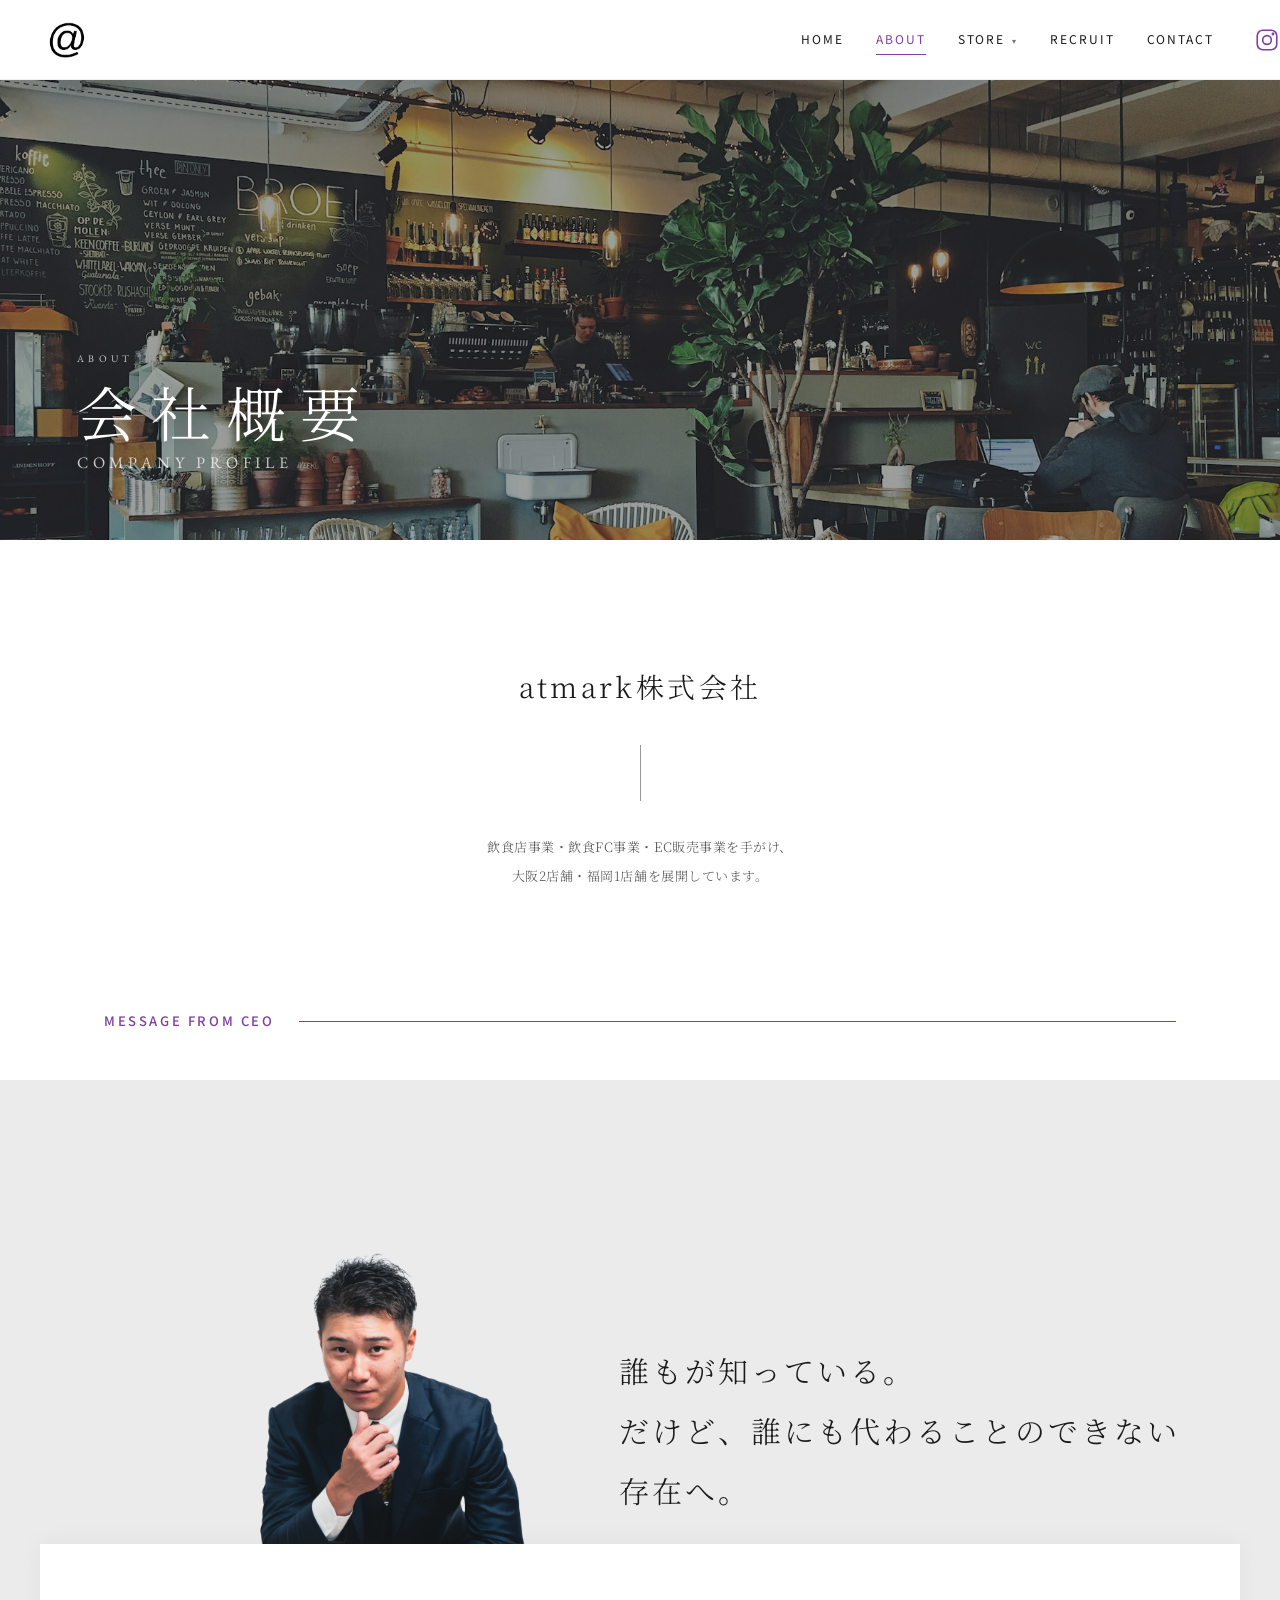
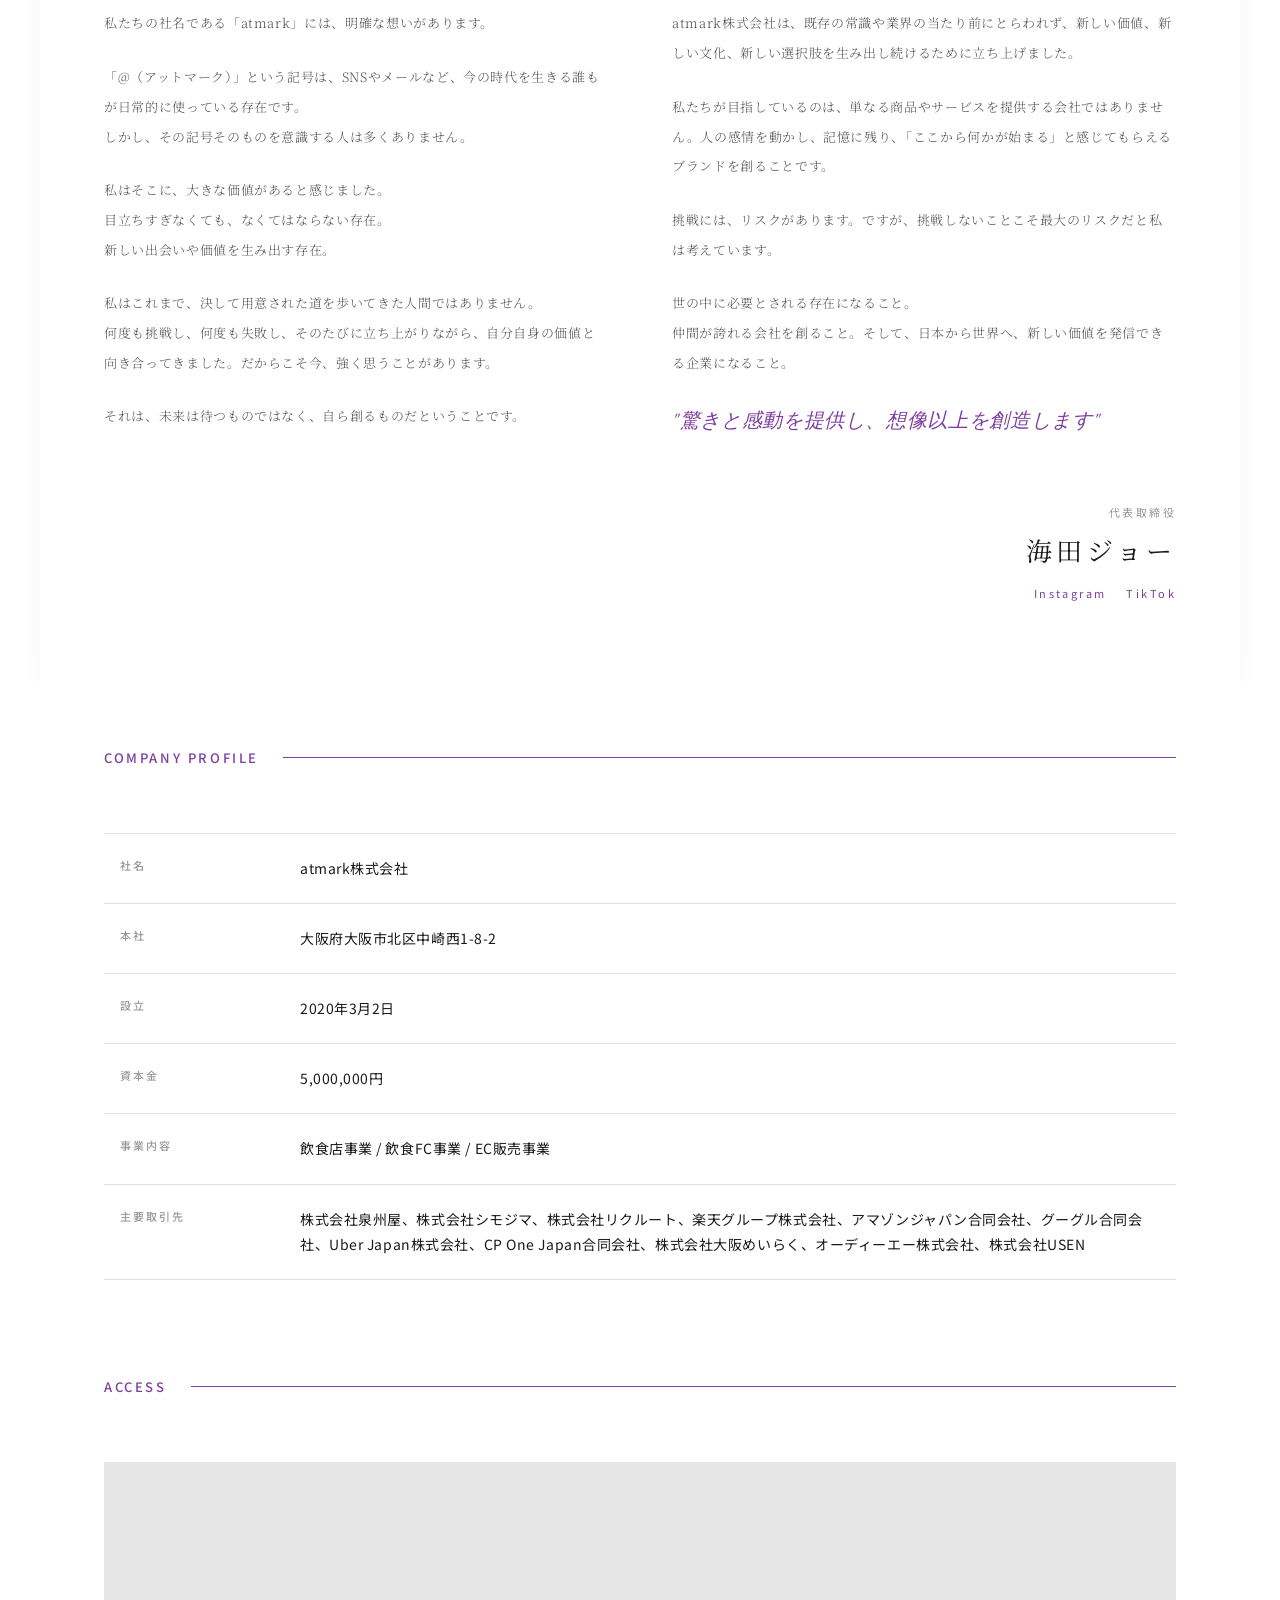
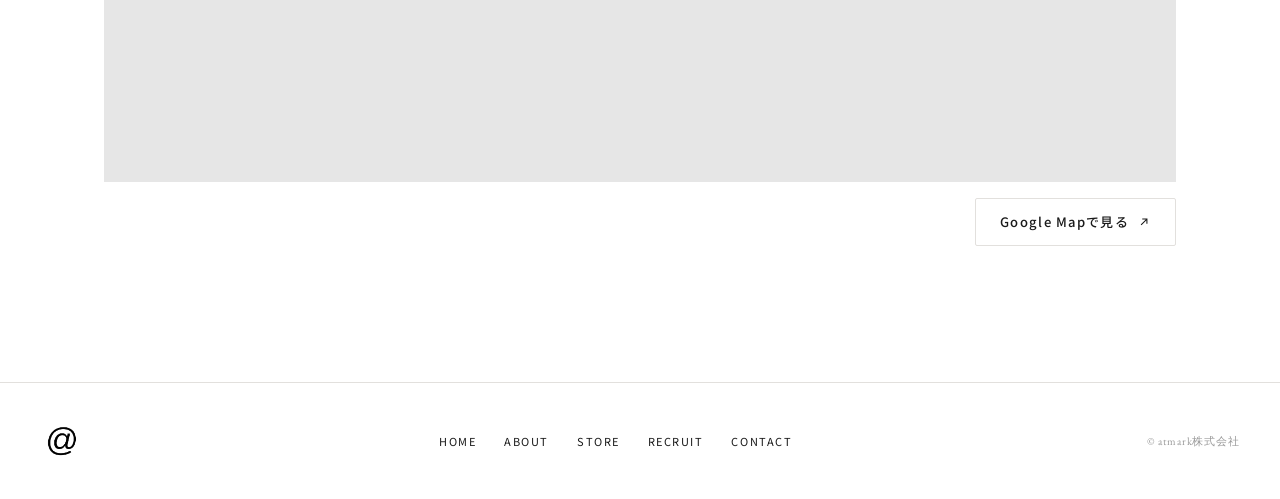
==== about/index.html @ 6406bb1b "Fix store pages: remove misplaced accordion from main nav and footer Co-Authored-By: Claude Sonnet 4" ====
<!DOCTYPE html>
<html lang="ja">

<head>
  <meta charset="UTF-8">
  <meta name="viewport" content="width=device-width, initial-scale=1.0">
  <title>会社概要 | @atmark</title>
  <meta name="description" content="atmark株式会社の会社概要。2020年大阪に創業。飲食店事業・フランチャイズ・通信販売を手がけ、大阪2店舗・福岡1店舗を展開。">

  <link rel="preconnect" href="https://fonts.googleapis.com">
  <link rel="preconnect" href="https://fonts.gstatic.com" crossorigin>
  <link
    href="https://fonts.googleapis.com/css2?family=DM+Serif+Display:ital@0;1&family=EB+Garamond:ital,wght@0,400;0,500;1,400&family=Noto+Sans+JP:wght@300;400;500&family=Noto+Serif+JP:wght@200;300;400;500&display=swap"
    rel="stylesheet">
  <link rel="stylesheet" href="../css/style.css">
  <script src="../js/loading.js"></script>
</head>

<body>

  <header class="header">
    <div class="header__inner">
      <a href="../index.html" class="logo" aria-label="at mark home">
        <img src="../images/common/logo.png" alt="at mark" class="logo__img">
      </a>
      <nav class="nav" aria-label="primary">
        <ul class="nav__list">
          <li><a href="../index.html">HOME</a></li>
          <li><a href="../about/index.html" class="is-active" aria-current="page">ABOUT</a></li>
          <li class="nav__item--dd">
            <a href="#">STORE<span class="nav__caret"> ▾</span></a>
            <ul class="nav__dropdown">
              <li><a href="../store/namba/index.html">難波本店</a></li>
              <li><a href="../store/nakazakicho/index.html">中崎町店</a></li>
              <li><a href="../store/fukuoka/index.html">福岡店</a></li>
            </ul>
          </li>
          <li><a href="../recruit/index.html">RECRUIT</a></li>
          <li><a href="../contact/index.html">CONTACT</a></li>
        </ul>
        <a href="https://www.instagram.com/atmark.acai?igsh=MmFkdWY1Mmg0eDNp" class="nav__ig" target="_blank"
          rel="noopener" aria-label="Instagram">
          <svg viewBox="0 0 24 24" width="20" height="20" fill="none" stroke="currentColor" stroke-width="1.5"
            aria-hidden="true">
            <rect x="3" y="3" width="18" height="18" rx="5" ry="5" />
            <circle cx="12" cy="12" r="4" />
            <circle cx="17.5" cy="6.5" r="0.6" fill="currentColor" />
          </svg>
        </a>
        <button class="nav__hamburger" aria-label="メニューを開く" aria-expanded="false">
          <span></span>
          <span></span>
          <span></span>
        </button>
      </nav>
    </div>
  </header>

  <div class="nav__drawer" aria-hidden="true">
    <button class="nav__drawer-close" aria-label="メニューを閉じる">
      <svg viewBox="0 0 24 24" width="20" height="20" fill="none" stroke="currentColor" stroke-width="1.5"
        aria-hidden="true">
        <path d="M18 6L6 18M6 6l12 12" />
      </svg>
    </button>
    <ul class="nav__drawer-list">
      <li><a href="../index.html">HOME</a></li>
      <li><a href="../about/index.html">ABOUT</a></li>
      <li class="nav__drawer-item--store">
        <button class="nav__drawer-store-btn" aria-expanded="false">STORE <span
            class="nav__drawer-caret">▾</span></button>
        <ul class="nav__drawer-sub">
          <li><a href="../store/namba/index.html">難波本店</a></li>
          <li><a href="../store/nakazakicho/index.html">中崎町店</a></li>
          <li><a href="../store/fukuoka/index.html">福岡店</a></li>
        </ul>
      </li>
      <li><a href="../recruit/index.html">RECRUIT</a></li>
      <li><a href="../contact/index.html">CONTACT</a></li>
    </ul>
  </div>
  <div class="nav__overlay"></div>

  <section class="hero-sub" aria-label="会社概要">
    <img src="../images/common/hero.jpg" alt="" class="hero-sub__img">
    <div class="hero-sub__overlay">
      <p class="hero-sub__label">ABOUT</p>
      <h1 class="hero-sub__title">会社概要</h1>
      <p class="hero-sub__en">COMPANY PROFILE</p>
    </div>
  </section>

  <section class="page-lead">
    <p class="page-lead__title">atmark株式会社</p>
    <span class="page-lead__rule" aria-hidden="true"></span>
    <p class="page-lead__body">飲食店事業・飲食FC事業・EC販売事業を手がけ、<br>大阪2店舗・福岡1店舗を展開しています。</p>
  </section>

  <section class="ceo-section" aria-label="代表挨拶">
    <div class="section-head ceo-section__head">
      <span class="section-head__title">MESSAGE FROM CEO</span>
      <span class="section-head__rule" aria-hidden="true"></span>
    </div>

    <div class="ceo-upper">
      <div class="ceo-upper__photo">
        <img src="../images/about/ceo_nobg.png" alt="代表取締役">
      </div>
      <div class="ceo-upper__quote-wrap">
        <p class="ceo-upper__quote">
          誰もが知っている。<br>
          だけど、誰にも代わることのできない存在へ。
        </p>
      </div>
    </div>

    <div class="ceo-lower">
      <div class="ceo-body-grid">
        <div class="ceo-body__col">
          <p>私たちの社名である「atmark」には、明確な想いがあります。</p>
          <p>「@（アットマーク）」という記号は、SNSやメールなど、今の時代を生きる誰もが日常的に使っている存在です。<br>
            しかし、その記号そのものを意識する人は多くありません。</p>
          <p>私はそこに、大きな価値があると感じました。<br>
            目立ちすぎなくても、なくてはならない存在。<br>
            新しい出会いや価値を生み出す存在。</p>
          <p>私はこれまで、決して用意された道を歩いてきた人間ではありません。<br>
            何度も挑戦し、何度も失敗し、そのたびに立ち上がりながら、自分自身の価値と向き合ってきました。だからこそ今、強く思うことがあります。</p>
          <p>それは、未来は待つものではなく、自ら創るものだということです。</p>
        </div>
        <div class="ceo-body__col">
          <p>atmark株式会社は、既存の常識や業界の当たり前にとらわれず、新しい価値、新しい文化、新しい選択肢を生み出し続けるために立ち上げました。</p>
          <p>私たちが目指しているのは、単なる商品やサービスを提供する会社ではありません。人の感情を動かし、記憶に残り、「ここから何かが始まる」と感じてもらえるブランドを創ることです。</p>
          <p>挑戦には、リスクがあります。ですが、挑戦しないことこそ最大のリスクだと私は考えています。</p>
          <p>世の中に必要とされる存在になること。<br>
            仲間が誇れる会社を創ること。そして、日本から世界へ、新しい価値を発信できる企業になること。</p>
          <p class="ceo-closing-inner__text">"驚きと感動を提供し、想像以上を創造します"</p>
        </div>
      </div>

      <div class="ceo-footer">
        <div class="ceo-footer__sig">
          <p class="ceo-footer__sig-title">代表取締役</p>
          <p class="ceo-footer__sig-name">海田ジョー</p>
          <div class="ceo-sns">
            <a href="https://www.instagram.com/joe_kaida?igsh=MXdveTd4bTRraG5udQ==" target="_blank" rel="noopener"
              class="ceo-sns__link">Instagram</a>
            <a href="https://www.tiktok.com/@atmark.acai" target="_blank" rel="noopener"
              class="ceo-sns__link">TikTok</a>
          </div>
        </div>
      </div>
    </div>
  </section>

  <section class="about-content">
    <div class="container">
      <h2 class="section-head">
        <span class="section-head__title">COMPANY PROFILE</span>
        <span class="section-head__rule" aria-hidden="true"></span>
      </h2>
      <table class="corp-table">
        <tbody>
          <tr>
            <th scope="row">社名</th>
            <td>atmark株式会社</td>
          </tr>
          <tr>
            <th scope="row">本社</th>
            <td>大阪府大阪市北区中崎西1-8-2</td>
          </tr>
          <tr>
            <th scope="row">設立</th>
            <td>2020年3月2日</td>
          </tr>
          <tr>
            <th scope="row">資本金</th>
            <td>5,000,000円</td>
          </tr>
          <tr>
            <th scope="row">事業内容</th>
            <td>飲食店事業 / 飲食FC事業 / EC販売事業</td>
          </tr>
          <tr>
            <th scope="row">主要取引先</th>
            <td>株式会社泉州屋、株式会社シモジマ、株式会社リクルート、楽天グループ株式会社、アマゾンジャパン合同会社、グーグル合同会社、Uber Japan株式会社、CP One
              Japan合同会社、株式会社大阪めいらく、オーディーエー株式会社、株式会社USEN</td>
          </tr>
        </tbody>
      </table>
    </div>
  </section>

  <section class="about-map">
    <div class="container">
      <h2 class="section-head">
        <span class="section-head__title">ACCESS</span>
        <span class="section-head__rule" aria-hidden="true"></span>
      </h2>
      <div class="map">
        <iframe
          src="https://www.google.com/maps/embed?pb=!1m18!1m12!1m3!1d3279.9170415998033!2d135.5037257!3d34.7072723!2m3!1f0!2f0!3f0!3m2!1i1024!2i768!4f13.1!3m3!1m2!1s0x6000e7eaade66dc9%3A0x6c17f952a5bb9212!2zYXRtYXJr5qCq5byP5Lya56S-!5e0!3m2!1sja!2sjp!4v1778931131849!5m2!1sja!2sjp"
          loading="lazy" referrerpolicy="no-referrer-when-downgrade" allowfullscreen title="atmark株式会社 本社 地図"></iframe>
      </div>
      <div style="margin-top: 16px; text-align: right;">
        <a href="https://maps.app.goo.gl/sxgcVT1TPgYiGkJz8?g_st=ic" target="_blank" rel="noopener"
          class="btn btn--ghost">
          Google Mapで見る
          <svg viewBox="0 0 24 24" width="14" height="14" fill="none" stroke="currentColor" stroke-width="1.8"
            aria-hidden="true">
            <path d="M7 17L17 7M9 7h8v8" />
          </svg>
        </a>
      </div>
    </div>
  </section>

  <footer class="footer">
    <div class="footer__inner">
      <a href="../index.html" class="logo logo--sm" aria-label="at mark home">
        <img src="../images/common/logo.png" alt="at mark" class="logo__img">
      </a>
      <nav class="footer__nav" aria-label="footer">
        <ul>
          <li><a href="../index.html">HOME</a></li>
          <li><a href="../about/index.html">ABOUT</a></li>
          <li><a href="../store/namba/index.html">STORE</a></li>
          <li><a href="../recruit/index.html">RECRUIT</a></li>
          <li><a href="../contact/index.html">CONTACT</a></li>
        </ul>
      </nav>
      <p class="footer__copy">© atmark株式会社</p>
    </div>
  </footer>

  <script src="../js/nav.js"></script>
</body>

</html>
---- css/style.css ----
/* =========================================================
   @atmark コーポレートサイト — style.css
   Design C ベース: 右寄せ Hero / 浮かびカード / 超大余白
   ========================================================= */

/* ---------------------------------------------------------
   1. Variables
   --------------------------------------------------------- */
:root {
  --bg:           #FFFFFF;
  --surface:      #FFFFFF;
  --text:         #1a1a1a;
  --text-soft:    #555555;
  --text-mute:    #999999;
  --accent:       #7E3FA1;
  --accent-light: #EBDCF3;
  --border:       #E2E0DD;

  --font-serif:    'Noto Serif JP', 'Yu Mincho', '游明朝', 'Hiragino Mincho ProN', serif;
  --font-garamond: 'EB Garamond', 'Georgia', serif;
  --font-dm:       'DM Serif Display', 'Georgia', serif;
  --font-sans:     'Noto Sans JP', 'Yu Gothic', '游ゴシック', 'Hiragino Sans', sans-serif;

  --sp-xs: 24px;
  --sp-s:  40px;
  --sp-m:  64px;
  --sp-l:  96px;

  --container:      1200px;
  --container-wide: 1400px;
}

/* ---------------------------------------------------------
   2. Reset / Base
   --------------------------------------------------------- */
*, *::before, *::after { box-sizing: border-box; }
html { -webkit-text-size-adjust: 100%; scroll-behavior: smooth; }
body {
  margin: 0;
  background: var(--bg);
  color: var(--text);
  font-family: var(--font-sans);
  font-size: 13px;
  line-height: 1.7;
  -webkit-font-smoothing: antialiased;
  -moz-osx-font-smoothing: grayscale;
}
body.is-store { background: var(--bg); }

img { display: block; max-width: 100%; height: auto; }
a { color: inherit; text-decoration: none; }
ul, ol { list-style: none; margin: 0; padding: 0; }
dl, dd { margin: 0; }
button { font: inherit; cursor: pointer; border: none; }

.container {
  max-width: var(--container);
  margin: 0 auto;
  padding: 0 var(--sp-s);
}

/* ---------------------------------------------------------
   3. Logo
   --------------------------------------------------------- */
.logo { display: inline-flex; align-items: center; }
.logo__img { height: 44px; width: auto; display: block; }
.logo--sm .logo__img { height: 36px; }

/* ---------------------------------------------------------
   4. Header & Navigation
   --------------------------------------------------------- */
.header {
  position: fixed;
  top: 0; left: 0; right: 0;
  height: 80px;
  background: rgba(255,255,255,0.96);
  backdrop-filter: blur(8px);
  -webkit-backdrop-filter: blur(8px);
  border-bottom: 1px solid rgba(0,0,0,0.06);
  z-index: 100;
}
body.is-store .header {
  background: rgba(255,255,255,0.96);
  border-bottom: 1px solid var(--border);
}
.header__inner {
  max-width: var(--container-wide);
  margin: 0 auto;
  height: 100%;
  padding: 0 0 0 var(--sp-s);
  display: flex;
  align-items: center;
  justify-content: space-between;
  gap: var(--sp-s);
}

.nav { display: flex; align-items: center; gap: var(--sp-s); }
.nav__list { display: flex; align-items: center; gap: 32px; }
.nav__list a {
  font-size: 12px;
  font-weight: 400;
  letter-spacing: 0.16em;
  color: var(--text);
  padding: 6px 0;
  position: relative;
  transition: color 0.2s;
}
.nav__list a:hover { color: var(--accent); }
.nav__list a.is-active { color: var(--accent); }
.nav__list a.is-active::after {
  content: "";
  position: absolute;
  left: 0; right: 0; bottom: -2px;
  height: 1.5px;
  background: var(--accent);
}
.nav__caret { font-size: 8px; opacity: 0.6; margin-left: 3px; }

/* Dropdown */
.nav__item--dd { position: relative; }
.nav__dropdown {
  position: absolute;
  top: 100%;
  left: 50%;
  transform: translateX(-50%) translateY(-4px);
  background: #FFFFFF;
  border: 1px solid var(--border);
  min-width: 136px;
  padding: 14px 0 8px;
  opacity: 0;
  visibility: hidden;
  transition: opacity 0.2s ease, transform 0.2s ease;
  box-shadow: 0 8px 28px rgba(0,0,0,0.07);
  z-index: 200;
}
.nav__item--dd:hover .nav__dropdown {
  opacity: 1;
  visibility: visible;
  transform: translateX(-50%) translateY(0);
}
.nav__dropdown li a {
  display: block;
  padding: 9px 20px;
  font-size: 12px;
  letter-spacing: 0.06em;
  transition: color 0.15s;
}
.nav__dropdown li a:hover { color: var(--accent); }
.nav__dropdown li a.is-active {
  color: var(--accent);
  font-weight: 500;
}

/* Instagram icon */
.nav__ig {
  display: inline-flex;
  align-items: center;
  justify-content: center;
  color: var(--accent);
  transition: color 0.2s;
}
.nav__ig svg { width: 26px; height: 26px; }
.nav__ig:hover { opacity: 0.7; }

/* Hamburger */
.nav__hamburger {
  display: none;
  flex-direction: column;
  justify-content: center;
  gap: 5px;
  background: none;
  border: none;
  padding: 4px;
  cursor: pointer;
  z-index: 301;
}
.nav__hamburger span {
  display: block;
  width: 22px;
  height: 1.5px;
  background: var(--text);
  transition: transform 0.25s, opacity 0.25s;
}

/* Drawer */
.nav__drawer {
  position: fixed;
  top: 0;
  right: 0;
  width: 280px;
  height: 100vh;
  background: var(--bg);
  z-index: 300;
  padding: 72px 40px 40px;
  transform: translateX(100%);
  transition: transform 0.3s ease;
}
.nav__drawer.is-open { transform: translateX(0); }
.nav__drawer-close {
  position: absolute;
  top: 20px;
  right: 20px;
  background: none;
  border: none;
  color: var(--text-mute);
  cursor: pointer;
  padding: 4px;
  display: flex;
  align-items: center;
}
.nav__drawer-close:hover { color: var(--accent); }
.nav__drawer-list {
  list-style: none;
  padding: 0;
  margin: 0;
}
.nav__drawer-list li { border-bottom: 1px solid var(--border); }
.nav__drawer-list a {
  display: block;
  padding: 18px 0;
  font-size: 12px;
  letter-spacing: 0.24em;
  color: var(--text);
  text-decoration: none;
  transition: color 0.15s;
}
.nav__drawer-list a:hover { color: var(--accent); }
.nav__drawer-list a.is-active { color: var(--accent); }

/* Overlay */
.nav__overlay {
  display: none;
  position: fixed;
  inset: 0;
  background: rgba(0,0,0,0.35);
  z-index: 290;
}
.nav__overlay.is-open { display: block; }

/* ---------------------------------------------------------
   5. Footer
   --------------------------------------------------------- */
.footer {
  background: var(--bg);
  border-top: 1px solid var(--border);
  padding: var(--sp-s) 0;
  margin-top: var(--sp-s);
}
body.is-store .footer { background: var(--bg); }
.footer__inner {
  max-width: var(--container-wide);
  margin: 0 auto;
  padding: 0 var(--sp-s);
  display: grid;
  grid-template-columns: auto 1fr auto;
  align-items: center;
  gap: var(--sp-s);
}
.footer__nav ul {
  display: flex;
  justify-content: center;
  flex-wrap: wrap;
  gap: 28px;
}
.footer__nav a {
  font-size: 11px;
  font-weight: 400;
  letter-spacing: 0.14em;
  transition: color 0.2s;
}
.footer__nav a:hover { color: var(--accent); }
.footer__copy {
  margin: 0;
  font-size: 11px;
  letter-spacing: 0.08em;
  color: var(--text-mute);
  font-family: var(--font-garamond);
}

/* ---------------------------------------------------------
   6. Section heading (shared)
   --------------------------------------------------------- */
.section-head {
  display: flex;
  align-items: center;
  gap: var(--sp-xs);
  margin: 0 0 var(--sp-m);
}
.section-head__title {
  font-size: 13px;
  font-weight: 500;
  letter-spacing: 0.2em;
  white-space: nowrap;
  color: var(--accent);
}
.section-head__rule {
  flex: 1;
  height: 1px;
  background: var(--accent);
}

/* ---------------------------------------------------------
   7. HOME — Hero C (Design C: 右寄せ 80% + 左パネル)
   --------------------------------------------------------- */
.hero-c {
  position: relative;
  height: 100vh;
  min-height: 600px;
  padding-top: 80px;
  display: flex;
  flex-direction: row-reverse;
}
.hero-c__visual {
  width: 80%;
  height: 100%;
  overflow: hidden;
  flex-shrink: 0;
}
.hero-c__visual img {
  width: 100%;
  height: 100%;
  object-fit: cover;
  object-position: center 30%;
  animation: heroZoomOut 9s ease forwards;
}
@keyframes heroZoomOut {
  from { transform: scale(1.06); }
  to   { transform: scale(1); }
}
.hero-c__side {
  flex: 1;
  display: flex;
  flex-direction: column;
  align-items: center;
  justify-content: center;
  background: var(--bg);
  gap: 28px;
}
.hero-c__side-text {
  writing-mode: vertical-rl;
  font-family: var(--font-dm);
  font-style: italic;
  font-size: 11px;
  letter-spacing: 0.22em;
  color: var(--text-mute);
}
.hero-c__side-line {
  width: 1px;
  height: 80px;
  background: var(--border);
}
.hero-c__side-brand {
  writing-mode: vertical-rl;
  font-family: var(--font-garamond);
  font-size: 10px;
  letter-spacing: 0.3em;
  color: var(--text-mute);
}

/* ---------------------------------------------------------
   8. HOME — Concept card (Hero に重なる白カード)
   --------------------------------------------------------- */
.concept-wrap {
  position: relative;
  margin-top: -120px;
  z-index: 10;
  padding: 0 var(--sp-s) 160px;
}
.concept {
  max-width: 1100px;
  margin: 0 auto;
  background: #F0EFEC;
  padding: 72px 80px;
  display: grid;
  grid-template-columns: 1fr 2px 1.6fr;
  gap: 64px;
  align-items: start;
  box-shadow: 0 4px 48px rgba(0,0,0,0.05);
}
.concept__kicker {
  display: block;
  font-family: var(--font-garamond);
  font-size: 11px;
  letter-spacing: 0.36em;
  color: var(--text-mute);
  margin-bottom: 24px;
}
.concept__heading {
  margin: 0;
  font-family: var(--font-serif);
  font-size: clamp(28px, 3.2vw, 44px);
  font-weight: 200;
  line-height: 2;
  letter-spacing: 0.12em;
  color: var(--text);
}
.concept__divider {
  background: var(--border);
  align-self: stretch;
}
.concept__sub {
  display: block;
  font-family: var(--font-dm);
  font-style: italic;
  font-size: 11px;
  letter-spacing: 0.24em;
  color: var(--accent);
  margin-bottom: 20px;
}
.concept__body {
  margin: 0;
  font-family: var(--font-serif);
  font-size: 14px;
  font-weight: 300;
  line-height: 2.4;
  letter-spacing: 0.06em;
  color: var(--text-soft);
}

/* ---------------------------------------------------------
   9. HOME — Store teaser
   --------------------------------------------------------- */
.stores {
  padding: 0 0 var(--sp-l);
}
.stores__grid {
  display: grid;
  grid-template-columns: repeat(3, 1fr);
  gap: var(--sp-xs);
  margin-top: 0;
}
.store-card {
  background: #FFFFFF;
  border: 1px solid var(--border);
  overflow: hidden;
  position: relative;
  transition: box-shadow 0.3s ease;
  cursor: pointer;
}
.store-card:hover { box-shadow: 0 8px 32px rgba(0,0,0,0.08); }
.store-card__img {
  aspect-ratio: 3 / 2;
  overflow: hidden;
}
.store-card__img img {
  width: 100%;
  height: 100%;
  object-fit: cover;
  transition: transform 0.6s ease;
}
.store-card:hover .store-card__img img { transform: scale(1.04); }
.store-card__body { padding: 20px 24px 28px; }
.store-card__name {
  font-family: var(--font-serif);
  font-size: 16px;
  font-weight: 300;
  margin: 0 0 6px;
  letter-spacing: 0.06em;
}
.store-card__address {
  font-size: 11px;
  color: var(--text-mute);
  margin: 0 0 16px;
  letter-spacing: 0.04em;
}
.store-card__link {
  display: inline-flex;
  align-items: center;
  gap: 6px;
  font-family: var(--font-garamond);
  font-size: 11px;
  letter-spacing: 0.22em;
  color: var(--accent);
  border-bottom: 1px solid var(--accent-light);
  padding-bottom: 2px;
  transition: border-color 0.2s;
}
.store-card__link::after {
  content: '';
  position: absolute;
  inset: 0;
}
.store-card:hover .store-card__link { border-color: var(--accent); }

/* ---------------------------------------------------------
   10. HOME — Page navigation
   --------------------------------------------------------- */
.page-nav .container {
  display: grid;
  grid-template-columns: repeat(3, 1fr);
  border-top: 1px solid var(--border);
}
.page-nav__item {
  display: flex;
  flex-direction: column;
  gap: 20px;
  padding: 56px 48px 52px;
  border-right: 1px solid var(--border);
  border-bottom: 1px solid var(--border);
  text-decoration: none;
  color: var(--text);
  transition: background 0.25s;
}
.page-nav__item:last-child { border-right: none; }
.page-nav__item:hover { background: #FFFFFF; }
.page-nav__en {
  font-family: var(--garamond);
  font-size: 11px;
  letter-spacing: 0.32em;
  color: var(--accent);
}
.page-nav__rule {
  display: block;
  width: 24px;
  height: 1px;
  background: var(--accent);
}
.page-nav__title {
  margin: 0 0 10px;
  font-family: var(--serif);
  font-size: 22px;
  font-weight: 300;
  letter-spacing: 0.1em;
}
.page-nav__desc {
  margin: 0;
  font-size: 13px;
  font-weight: 300;
  line-height: 2;
  color: var(--text-soft);
}
.page-nav__arrow {
  margin-top: auto;
  font-family: var(--garamond);
  font-size: 18px;
  color: var(--accent);
  transition: transform 0.2s;
}
.page-nav__item:hover .page-nav__arrow { transform: translateX(4px); }

/* ---------------------------------------------------------
   11. HOME / STORE — Features
   --------------------------------------------------------- */
.features {
  padding: var(--sp-s) 0 var(--sp-l);
  margin-bottom: 80px;
}
.features__grid {
  display: grid;
  grid-template-columns: repeat(5, 1fr);
  gap: var(--sp-s);
}
.feat {
  display: flex;
  flex-direction: column;
  align-items: center;
  gap: 6px;
  text-align: center;
}
.feat__icon {
  display: inline-flex;
  align-items: center;
  justify-content: center;
  width: 76px;
  height: 76px;
  margin-bottom: 10px;
  color: var(--accent);
}
.feat__icon svg { width: 48px; height: 48px; }
.feat__en {
  margin: 0;
  font-size: 12px;
  font-weight: 600;
  letter-spacing: 0.16em;
  color: var(--text);
}
.feat__ja {
  margin: 0;
  font-size: 11px;
  font-weight: 400;
  letter-spacing: 0.06em;
  color: var(--text-soft);
}

/* ---------------------------------------------------------
   11. Sub-page hero (ABOUT / RECRUIT / CONTACT / STORE)
   --------------------------------------------------------- */
.hero-sub {
  position: relative;
  height: clamp(300px, 38vw, 460px);
  overflow: hidden;
  background: #111;
  margin-top: 80px;
}
.hero-sub__img {
  width: 100%;
  height: 100%;
  object-fit: cover;
  object-position: center 35%;
  opacity: 0.7;
  animation: heroZoomOut 9s ease forwards;
}
.hero-sub__overlay {
  position: absolute;
  left: clamp(32px, 6vw, 80px);
  bottom: clamp(36px, 5.5vw, 64px);
  color: #fff;
  text-shadow: 0 1px 18px rgba(0,0,0,0.3);
}
.hero-sub__label {
  margin: 0 0 14px;
  font-family: var(--font-garamond);
  font-size: 10px;
  letter-spacing: 0.44em;
  opacity: 0.75;
}
.hero-sub__title {
  margin: 0 0 8px;
  font-family: var(--font-serif);
  font-size: clamp(32px, 5vw, 60px);
  font-weight: 300;
  letter-spacing: 0.24em;
  line-height: 1;
}
.hero-sub__en {
  margin: 0;
  font-family: var(--font-garamond);
  font-size: clamp(12px, 1.4vw, 16px);
  font-weight: 400;
  letter-spacing: 0.3em;
  opacity: 0.75;
}

/* ---------------------------------------------------------
   12. Sub-page lead
   --------------------------------------------------------- */
.page-lead {
  text-align: center;
  padding: clamp(72px, 10vw, 120px) var(--sp-s);
  background: var(--surface);
}
.page-lead--tight {
  padding-bottom: 24px;
}
.page-lead__title {
  margin: 0 auto 32px;
  font-family: var(--font-serif);
  font-size: clamp(20px, 2.4vw, 28px);
  font-weight: 300;
  line-height: 1.9;
  letter-spacing: 0.12em;
}
.page-lead__rule {
  display: block;
  width: 1px;
  height: 56px;
  background: var(--text-mute);
  margin: 0 auto 32px;
}
.page-lead__body {
  margin: 0 auto;
  max-width: 560px;
  font-family: var(--font-serif);
  font-size: 13px;
  font-weight: 300;
  line-height: 2.2;
  color: var(--text-soft);
  letter-spacing: 0.04em;
}

/* ---------------------------------------------------------
   13. STORE pages — Store Info
   --------------------------------------------------------- */
.store-lead {
  text-align: center;
  padding: var(--sp-l) var(--sp-s);
  background: var(--surface);
}
.store-lead__title {
  margin: 0 auto;
  font-family: var(--font-serif);
  font-weight: 400;
  font-size: clamp(20px, 2.4vw, 28px);
  letter-spacing: 0.12em;
  line-height: 1.9;
  color: var(--text);
}
.store-lead__divider {
  display: block;
  width: 40px;
  height: 1px;
  background: var(--accent);
  margin: var(--sp-xs) auto;
}
.store-lead__body {
  margin: 0 auto;
  font-size: 13px;
  line-height: 2;
  color: var(--text-soft);
  letter-spacing: 0.04em;
}

.info { padding: var(--sp-s) 0 var(--sp-l); }
.info__grid {
  display: grid;
  grid-template-columns: 1fr 1.4fr;
  gap: var(--sp-m);
  align-items: start;
}
.info__list {
  display: flex;
  flex-direction: column;
  gap: 32px;
}
.info__row {
  display: grid;
  grid-template-columns: 44px 80px 1fr;
  gap: 16px;
  align-items: center;
  padding-bottom: 20px;
  border-bottom: 1px solid var(--border);
}
.info__icon {
  display: inline-flex;
  align-items: center;
  justify-content: center;
  width: 24px; height: 24px;
  color: var(--accent);
}
.info__row dt {
  font-size: 11px;
  font-weight: 500;
  letter-spacing: 0.18em;
  color: var(--text-mute);
}
.info__row dd {
  font-size: 15px;
  font-weight: 400;
  letter-spacing: 0.06em;
}

/* Map */
.info__map { display: flex; flex-direction: column; align-items: flex-end; gap: var(--sp-xs); }
.map {
  position: relative;
  width: 100%;
  height: 360px;
  background: #e6e6e6;
  overflow: hidden;
}
.map iframe {
  width: 100%;
  height: 100%;
  border: 0;
  filter: grayscale(0.6) contrast(1.05);
}
.map__pin {
  position: absolute;
  top: 50%; left: 50%;
  transform: translate(-50%,-50%);
  display: inline-flex;
  align-items: center;
  gap: 8px;
  pointer-events: none;
  z-index: 2;
}
.map__mark {
  display: inline-flex;
  align-items: center;
  justify-content: center;
  width: 32px; height: 32px;
  border-radius: 50%;
  background: var(--accent);
  color: #fff;
  font-family: var(--font-serif);
  font-size: 18px;
  box-shadow: 0 2px 6px rgba(0,0,0,0.18);
}
.map__label {
  font-family: var(--font-serif);
  font-size: 16px;
  font-weight: 500;
  background: rgba(250,250,250,0.88);
  padding: 2px 8px;
  letter-spacing: 0.04em;
}

/* Button */
.btn {
  display: inline-flex;
  align-items: center;
  gap: 8px;
  padding: 12px 24px;
  font-size: 13px;
  font-weight: 500;
  letter-spacing: 0.1em;
  border-radius: 2px;
  transition: all 0.2s;
  cursor: pointer;
}
.btn--ghost {
  background: #FFFFFF;
  color: var(--text);
  border: 1px solid var(--border);
}
.btn--ghost:hover {
  background: var(--accent-light);
  border-color: var(--accent);
  color: var(--accent);
}
.btn--solid {
  background: var(--text);
  color: #fff;
  border: 1px solid var(--text);
}
.btn--solid:hover { background: var(--accent); border-color: var(--accent); }

/* Gallery */
.gallery { padding: var(--sp-s) 0 var(--sp-l); }
.gallery__grid {
  display: grid;
  grid-template-columns: repeat(3, 1fr);
  gap: var(--sp-xs);
}
.gallery__grid figure {
  margin: 0;
  aspect-ratio: 4/3;
  overflow: hidden;
  background: #e6e6e6;
  position: relative;
}
.gallery__grid figure::after {
  content: '';
  position: absolute;
  inset: 0;
  background: linear-gradient(to bottom, transparent 55%, rgba(20,15,10,0.28) 100%);
  pointer-events: none;
  transition: opacity 0.4s ease;
}
.gallery__grid figure:hover::after { opacity: 0.4; }
.gallery__grid img {
  width: 100%;
  height: 100%;
  object-fit: cover;
  transition: transform 0.5s ease, filter 0.5s ease;
  filter: brightness(0.93) saturate(0.85);
}
.gallery__grid figure:hover img {
  transform: scale(1.03);
  filter: brightness(1) saturate(1);
}

/* Instagram CTA in store */
.store-ig {
  padding: var(--sp-s) 0 var(--sp-m);
  text-align: center;
}
.store-ig a {
  display: inline-flex;
  align-items: center;
  gap: 10px;
  padding: 14px 32px;
  border: 1px solid var(--border);
  font-family: var(--font-garamond);
  font-size: 13px;
  letter-spacing: 0.2em;
  color: var(--text);
  transition: all 0.2s;
}
.store-ig a:hover { border-color: var(--accent); color: var(--accent); }

/* ---------------------------------------------------------
   14. ABOUT — CEO Message
   --------------------------------------------------------- */
.ceo-section {
  background: var(--bg);
  overflow: hidden;
}
.ceo-section__head {
  max-width: var(--container);
  margin: 0 auto;
  padding: 0px 64px 48px;
}

.ceo-upper {
  background: #EBEBEB;
  position: relative;
  display: flex;
  align-items: flex-end;
  min-height: 520px;
  overflow: hidden;
}
.ceo-upper__photo {
  flex: 0 0 44%;
  align-self: stretch;
  position: relative;
  background: #EBEBEB;
  min-height: 480px;
  overflow: hidden;
}
.ceo-upper__photo img {
  width: 100%;
  height: 100%;
  object-fit: contain;
  object-position: bottom center;
  display: block;
  transform: translateX(50px);
}
.ceo-upper__quote-wrap {
  flex: 1;
  padding: 80px 72px 80px 56px;
  display: flex;
  flex-direction: column;
  justify-content: center;
}
.ceo-upper__quote {
  font-family: var(--font-serif);
  font-size: clamp(20px, 2.4vw, 30px);
  font-weight: 300;
  line-height: 2;
  letter-spacing: 0.1em;
  color: var(--text);
  margin: 0;
}

.ceo-lower {
  background: var(--bg);
  padding: 64px 64px 80px;
  max-width: var(--container);
  margin: -56px auto 0;
  position: relative;
  z-index: 1;
  box-shadow: 0 -2px 24px rgba(0,0,0,0.04);
}
.ceo-body-grid {
  display: grid;
  grid-template-columns: 1fr 1fr;
  gap: 64px;
  margin-bottom: 64px;
}
.ceo-body__col {
  font-family: var(--font-serif);
  font-size: 13px;
  font-weight: 300;
  line-height: 2.3;
  letter-spacing: 0.05em;
  color: var(--text-soft);
}
.ceo-body__col p { margin: 0 0 1.8em; }
.ceo-body__col p:last-child { margin: 0; }
.ceo-closing-inner__text {
  font-family: var(--font-garamond);
  font-size: clamp(16px, 1.8vw, 20px);
  font-style: italic;
  line-height: 1.9;
  color: var(--accent);
  margin: 1.6em 0 0;
}
.ceo-footer {
  display: flex;
  align-items: flex-end;
  justify-content: flex-end;
}
.ceo-sns { display: flex; align-items: center; gap: 20px; justify-content: flex-end; margin-top: 12px; }
.ceo-sns__link {
  display: inline-flex;
  align-items: center;
  font-size: 11px;
  letter-spacing: 0.22em;
  color: var(--accent);
  text-decoration: none;
  transition: opacity 0.2s;
}
.ceo-sns__link:hover { opacity: 0.65; }
.ceo-footer__sig { text-align: right; }
.ceo-footer__sig-title {
  font-size: 11px;
  letter-spacing: 0.22em;
  color: var(--text-mute);
  margin: 0 0 6px;
}
.ceo-footer__sig-name {
  font-family: var(--font-serif);
  font-size: 26px;
  font-weight: 400;
  letter-spacing: 0.16em;
  color: var(--text);
  margin: 0;
}

/* ---------------------------------------------------------
   14. ABOUT — Company table
   --------------------------------------------------------- */
.about-content {
  padding: var(--sp-m) 0 var(--sp-l);
  background: var(--surface);
}
.about-content .container,
.about-map .container {
  padding-left: 64px;
  padding-right: 64px;
}
.corp-table {
  width: 100%;
  border-collapse: collapse;
}
.corp-table tr { border-bottom: 1px solid var(--border); }
.corp-table tr:first-child { border-top: 1px solid var(--border); }
.corp-table th {
  width: 180px;
  padding: 22px 16px;
  text-align: left;
  font-size: 11px;
  font-weight: 500;
  letter-spacing: 0.18em;
  color: var(--text-mute);
  vertical-align: top;
  white-space: nowrap;
}
.corp-table td {
  padding: 22px 16px;
  font-size: 14px;
  letter-spacing: 0.04em;
  line-height: 1.8;
}

.about-map { padding: 0 0 var(--sp-l); background: var(--surface); }
.about-map .map { height: 320px; }

/* ---------------------------------------------------------
   15. RECRUIT
   --------------------------------------------------------- */
.recruit-content {
  padding: 0 0 var(--sp-l);
  background: var(--surface);
}
.recruit-table {
  width: 100%;
  border-collapse: collapse;
}
.recruit-table tr { border-bottom: 1px solid var(--border); }
.recruit-table tr:first-child { border-top: 1px solid var(--border); }
.recruit-table th {
  width: 200px;
  padding: 22px 16px;
  text-align: left;
  font-size: 11px;
  font-weight: 500;
  letter-spacing: 0.18em;
  color: var(--text-mute);
  vertical-align: top;
  white-space: nowrap;
}
.recruit-table td {
  padding: 22px 16px;
  font-size: 14px;
  letter-spacing: 0.04em;
  line-height: 1.9;
}
/* Vision block */
.recruit-vision {
  display: flex;
  align-items: flex-start;
  gap: 48px;
  margin-bottom: 56px;
}
.recruit-vision__img {
  flex: 0 0 46%;
  height: 300px;
  overflow: hidden;
  position: relative;
}
.recruit-vision__img::after {
  content: '';
  position: absolute;
  inset: 0;
  background: linear-gradient(135deg, rgba(250,245,235,0.18) 0%, rgba(126,63,161,0.08) 100%);
  pointer-events: none;
}
.recruit-vision__img img {
  width: 100%;
  height: 100%;
  object-fit: cover;
  object-position: center 40%;
  display: block;
  filter: brightness(0.95) saturate(0.88);
}
.recruit-vision__text {
  flex: 1;
  margin-top: 56px;
  padding-left: 70px;
}
.recruit-vision__lead {
  font-family: var(--font-serif);
  font-size: 15px;
  font-weight: 300;
  line-height: 1.9;
  letter-spacing: 0.08em;
  color: var(--text);
  margin: 0 0 20px;
}
.recruit-vision__catches {
  list-style: none;
  padding: 0;
  margin: 0 0 20px;
}
.recruit-vision__catches li {
  font-family: var(--font-serif);
  font-size: 20px;
  font-weight: 400;
  letter-spacing: 0.08em;
  line-height: 1.9;
  color: var(--text);
  display: table;
  background: linear-gradient(transparent 60%, rgba(126, 63, 161, 0.22) 60%);
  margin-bottom: 4px;
}
.recruit-vision__tagline {
  font-family: var(--font-serif);
  font-size: 15px;
  font-weight: 300;
  letter-spacing: 0.08em;
  line-height: 1.9;
  color: var(--text);
  margin: 0 0 2px;
}
.recruit-vision__tagline--accent {
  font-family: var(--font-serif);
  font-size: 15px;
  font-weight: 300;
  color: var(--text);
  margin-bottom: 16px;
}
.recruit-vision__closing {
  font-family: var(--font-serif);
  font-size: 15px;
  font-weight: 300;
  letter-spacing: 0.1em;
  color: var(--text);
  margin: 0;
}

/* Tab bar */
.recruit-tab-bar {
  display: flex;
  width: fit-content;
  border: 1px solid var(--border);
  margin-bottom: 28px;
}
.recruit-tab-btn {
  display: flex;
  flex-direction: column;
  align-items: center;
  gap: 4px;
  padding: 18px 52px;
  font-family: var(--font-sans);
  font-size: 11px;
  font-weight: 500;
  letter-spacing: 0.28em;
  color: var(--text-mute);
  background: none;
  border: none;
  border-right: 1px solid var(--border);
  cursor: pointer;
  transition: background 0.18s, color 0.18s;
}
.recruit-tab-btn:last-child { border-right: none; }
.recruit-tab-btn__sub {
  font-size: 10px;
  letter-spacing: 0.1em;
  color: var(--text-mute);
}
.recruit-tab-btn.is-active {
  background: var(--text);
  color: #fff;
}
.recruit-tab-btn.is-active .recruit-tab-btn__sub { color: rgba(255,255,255,0.55); }

/* Tab panels */
.recruit-tab-panel { display: none; }
.recruit-tab-panel.is-active { display: block; }

/* List + note inside recruit-table */
.recruit-table td ul { list-style: none; padding: 0; margin: 0; }
.recruit-table td ul li {
  position: relative;
  padding-left: 14px;
  margin-bottom: 5px;
  line-height: 1.7;
}
.recruit-table td ul li::before {
  content: "—";
  position: absolute;
  left: 0;
  color: var(--text-mute);
  font-size: 11px;
  top: 2px;
}
.recruit-table__note {
  margin: 8px 0 0;
  font-size: 12px;
  color: var(--text-mute);
  line-height: 1.7;
}
.recruit-table__intro {
  margin: 0 0 10px;
  font-size: 13px;
  color: var(--text-soft);
  line-height: 1.8;
}

.recruit-cta {
  padding: calc(var(--sp-m) - 50px) 0 var(--sp-l);
  text-align: center;
  background: var(--surface);
}
.recruit-cta__lead {
  margin: 0 0 40px;
  font-family: var(--font-serif);
  font-size: clamp(16px, 2vw, 22px);
  font-weight: 300;
  line-height: 2;
  letter-spacing: 0.1em;
  color: var(--text);
}
.recruit-cta p {
  margin: 0 0 28px;
  font-family: var(--font-serif);
  font-size: 15px;
  font-weight: 300;
  letter-spacing: 0.1em;
  color: var(--text-soft);
}

/* ---------------------------------------------------------
   16. CONTACT — Form
   --------------------------------------------------------- */
.contact-content {
  padding: var(--sp-m) 0 var(--sp-l);
  background: var(--surface);
}
.form { max-width: 680px; margin: 0 auto; }
.form__field { margin-bottom: 28px; }
.form__label {
  display: block;
  font-size: 11px;
  font-weight: 500;
  letter-spacing: 0.18em;
  color: var(--text-mute);
  margin-bottom: 8px;
}
.form__label .req {
  color: var(--accent);
  margin-left: 4px;
  font-size: 10px;
}
.form__label .opt {
  color: var(--text-mute);
  margin-left: 4px;
  font-size: 10px;
}
.form__input,
.form__select,
.form__textarea {
  width: 100%;
  padding: 12px 16px;
  border: 1px solid var(--border);
  background: #FFFFFF;
  color: var(--text);
  font-family: var(--font-sans);
  font-size: 14px;
  outline: none;
  border-radius: 0;
  -webkit-appearance: none;
  transition: border-color 0.2s;
}
.form__input:focus,
.form__select:focus,
.form__textarea:focus { border-color: var(--accent); }
.form__select-wrap { position: relative; }
.form__select-wrap::after {
  content: "▾";
  position: absolute;
  right: 14px;
  top: 50%;
  transform: translateY(-50%);
  font-size: 10px;
  color: var(--text-mute);
  pointer-events: none;
}
.form__textarea { min-height: 160px; resize: vertical; }
.form__radio-group { display: flex; gap: 24px; flex-wrap: wrap; }
.form__radio-label {
  display: inline-flex;
  align-items: center;
  gap: 8px;
  font-size: 14px;
  cursor: pointer;
}
.form__submit {
  display: flex;
  align-items: center;
  justify-content: center;
  width: 100%;
  padding: 18px;
  background: var(--text);
  color: #fff;
  font-family: var(--font-sans);
  font-size: 13px;
  font-weight: 500;
  letter-spacing: 0.24em;
  cursor: pointer;
  border: none;
  transition: background 0.2s;
  margin-top: 8px;
}
.form__submit:hover { background: var(--accent); }

/* ---------------------------------------------------------
   17. Loading
   --------------------------------------------------------- */
.loading {
  position: fixed;
  inset: 0;
  z-index: 9999;
  background: #ffffff;
  display: flex;
  flex-direction: column;
  align-items: center;
  justify-content: center;
  gap: 32px;
  opacity: 1;
  transition: opacity 2.8s ease;
}
.loading--out {
  opacity: 0;
  pointer-events: none;
}
.loading__wrap {
  position: relative;
  width: 520px;
  height: 520px;
  display: flex;
  align-items: center;
  justify-content: center;
}
.loading__ring {
  position: absolute;
  border-radius: 50%;
  transform: scale(0.3);
  opacity: 0;
  transition: transform 1.4s cubic-bezier(0.2, 0, 0.1, 1),
              opacity   1.4s ease;
}
.loading__ring--1 {
  width: 340px;
  height: 340px;
  border: 3px solid rgba(126, 63, 161, 0.3);
}
.loading__ring--2 {
  width: 500px;
  height: 500px;
  border: 3px solid rgba(126, 63, 161, 0.14);
  transition-delay: 0.1s;
}
.loading__ring.expand {
  transform: scale(1);
  opacity: 1;
}
.loading__logo {
  position: relative;
  z-index: 1;
  height: 256px;
  width: auto;
  opacity: 0;
  transform: scale(0.75);
  transition: opacity 0.8s ease,
              transform 0.8s cubic-bezier(0.2, 0, 0.1, 1);
}
.loading__logo.show {
  opacity: 1;
  transform: scale(1);
}
.loading__brand {
  margin: 0;
  font-family: var(--font-garamond);
  font-size: 52px;
  letter-spacing: 0.52em;
  color: #1a1a1a;
  opacity: 0;
  transform: translateY(6px);
  transition: opacity 0.6s ease, transform 0.6s ease;
}
.loading__brand.show {
  opacity: 1;
  transform: translateY(0);
}

/* ---------------------------------------------------------
   18. Responsive
   --------------------------------------------------------- */
@media (max-width: 1023px) {
  /* Container */
  .container { padding: 0 24px; }

  /* Nav */
  .nav__list { gap: 22px; }
  .nav__list a { font-size: 11px; }

  /* Hero C */
  .hero-c__visual { width: 75%; }

  /* Concept card */
  .concept { padding: 48px 48px; gap: 40px; }

  /* Page nav */
  .page-nav__item { padding: 40px 32px; }

  /* Store teaser */
  .stores__grid { grid-template-columns: 1fr 1fr; }

  /* Info */
  .info__grid { grid-template-columns: 1fr; gap: var(--sp-s); }
  .map { height: 300px; }

  /* Gallery */
  .gallery__grid { grid-template-columns: repeat(2, 1fr); }

  /* Features */
  .features__grid { grid-template-columns: repeat(3, 1fr); row-gap: var(--sp-m); }

  /* Footer */
  .footer__inner { grid-template-columns: 1fr; text-align: center; gap: var(--sp-xs); justify-items: center; }

  /* Tables */
  .corp-table th, .recruit-table th { width: 140px; }

  /* About map */
  .recruit-cta, .contact-content {
    padding-left: var(--sp-xs);
    padding-right: var(--sp-xs);
  }
}

@media (max-width: 767px) {
  body { font-size: 13px; }
  .container { padding: 0 16px; }

  /* About */
  .about-content .container,
  .about-map .container { padding-left: 20px; padding-right: 20px; }

  /* Recruit */
  .recruit-vision { flex-direction: column; gap: 28px; }
  .recruit-vision__img { flex: none; width: 100%; height: 240px; }
  .recruit-vision__text { margin-top: 0; padding-left: 0; }
  .recruit-vision__lead { font-size: 13px; }
  .recruit-vision__catches li { font-size: 16px; display: block; }
  .recruit-vision__tagline,
  .recruit-vision__tagline--accent,
  .recruit-vision__closing { font-size: 13px; }
  .recruit-cta { text-align: left; }
  .recruit-cta .btn { display: table; margin-left: auto; }
  .recruit-tab-btn { padding: 16px 28px; font-size: 10px; letter-spacing: 0.2em; }
  .recruit-tab-bar { width: 100%; }
  .recruit-tab-btn { flex: 1; justify-content: center; }
  .header__inner { padding: 0 16px; gap: 12px; }
  .logo__img { height: 36px; }
  .nav__list { display: none; }
  .nav__hamburger { display: flex; }
  .nav__ig { transform: translateX(30px); }

  .nav__list { gap: 14px; }
  .nav__list a { font-size: 10px; letter-spacing: 0.08em; }
  .nav__list li:nth-child(n+4) { display: none; }

  /* Hero C → full width on mobile */
  .hero-c { display: block; height: 70vh; }
  .hero-c__visual { width: 100%; height: 100%; }
  .hero-c__side { display: none; }

  /* Concept card */
  .concept-wrap { margin-top: -40px; padding: 0 20px 80px; }
  .concept {
    padding: 32px 28px;
    grid-template-columns: 1fr;
    gap: 24px;
  }
  .concept__divider { display: none; }
  .concept__heading { font-size: 26px; }

  /* Page nav */
  .page-nav .container { grid-template-columns: 1fr; }
  .page-nav__item { border-right: none; padding: 36px 24px; }
  .page-nav__item:last-child { border-bottom: none; }

  /* Stores */
  .stores__grid { grid-template-columns: 1fr; }

  /* Hero sub */
  .hero-sub { height: 240px; }

  /* Features */
  .features__grid { grid-template-columns: repeat(2, 1fr); row-gap: var(--sp-s); }
  .feat__icon { width: 64px; height: 64px; }

  /* Info */
  .info__row { grid-template-columns: 36px 60px 1fr; gap: 10px; }
  .info__icon { width: 20px; height: 20px; }
  .info__icon svg { width: 16px; height: 16px; }

  /* Gallery */
  .gallery__grid { grid-template-columns: 1fr; }

  /* Footer nav */
  .footer__nav ul { gap: 16px; }

  /* Tables */
  .corp-table th, .recruit-table th {
    display: block;
    width: 100%;
    padding-bottom: 4px;
  }
  .corp-table td, .recruit-table td {
    display: block;
    padding-top: 4px;
  }
  .corp-table tr, .recruit-table tr {
    display: block;
    padding: 16px 0;
  }

  /* Form */
  .form__radio-group { gap: 16px; }

  /* About — CEO */
  .ceo-section__head { padding: 48px 20px 32px; }
  .ceo-upper {
    flex-direction: column;
    min-height: auto;
    padding-bottom: 30px;
  }
  .ceo-upper__photo {
    flex: none;
    width: 100%;
    height: auto;
    aspect-ratio: 3 / 2;
    min-height: auto;
  }
  .ceo-upper__photo img {
    transform: translateX(0);
    object-position: center center;
  }
  .ceo-upper__quote-wrap {
    padding: 0;
    background: transparent;
  }
  .ceo-upper__quote {
    display: inline;
    background: #ffffff;
    box-decoration-break: clone;
    -webkit-box-decoration-break: clone;
    padding: 4px 10px;
    line-height: 2.4;
    font-size: 16px;
    letter-spacing: 0.06em;
  }
  .ceo-lower {
    margin: 0 auto;
    padding: 36px 20px 48px;
  }
  .ceo-body-grid {
    grid-template-columns: 1fr;
    gap: 0;
    margin-bottom: 40px;
  }
  .ceo-body__col p:last-child { margin-bottom: 1.8em; }
  .ceo-footer {
    flex-direction: column;
    align-items: flex-start;
    gap: 28px;
  }
  .ceo-footer__sig { text-align: left; }
}

/* ---- ドロワー STORE アコーディオン ---- */
.nav__drawer-store-btn {
  background: none;
  border: none;
  color: var(--text);
  font: inherit;
  font-size: 12px;
  letter-spacing: 0.24em;
  padding: 18px 0;
  cursor: pointer;
  display: flex;
  align-items: center;
  gap: 6px;
  width: 100%;
  transition: color 0.15s;
}
.nav__drawer-store-btn:hover { color: var(--accent); }
.nav__drawer-item--store { border-bottom: 1px solid var(--border); }
.nav__drawer-caret {
  font-size: 0.75em;
  transition: transform 0.2s;
}
.nav__drawer-sub {
  list-style: none;
  margin: 0;
  padding: 0;
  max-height: 0;
  overflow: hidden;
  transition: max-height 0.3s ease;
}
.nav__drawer-sub.is-open {
  max-height: 200px;
}
.nav__drawer-sub li a {
  display: block;
  padding: 10px 0 10px 16px;
  font-size: 0.8rem;
  color: inherit;
  text-decoration: none;
  letter-spacing: 0.06em;
}
.nav__drawer-sub li a:hover {
  opacity: 0.6;
}
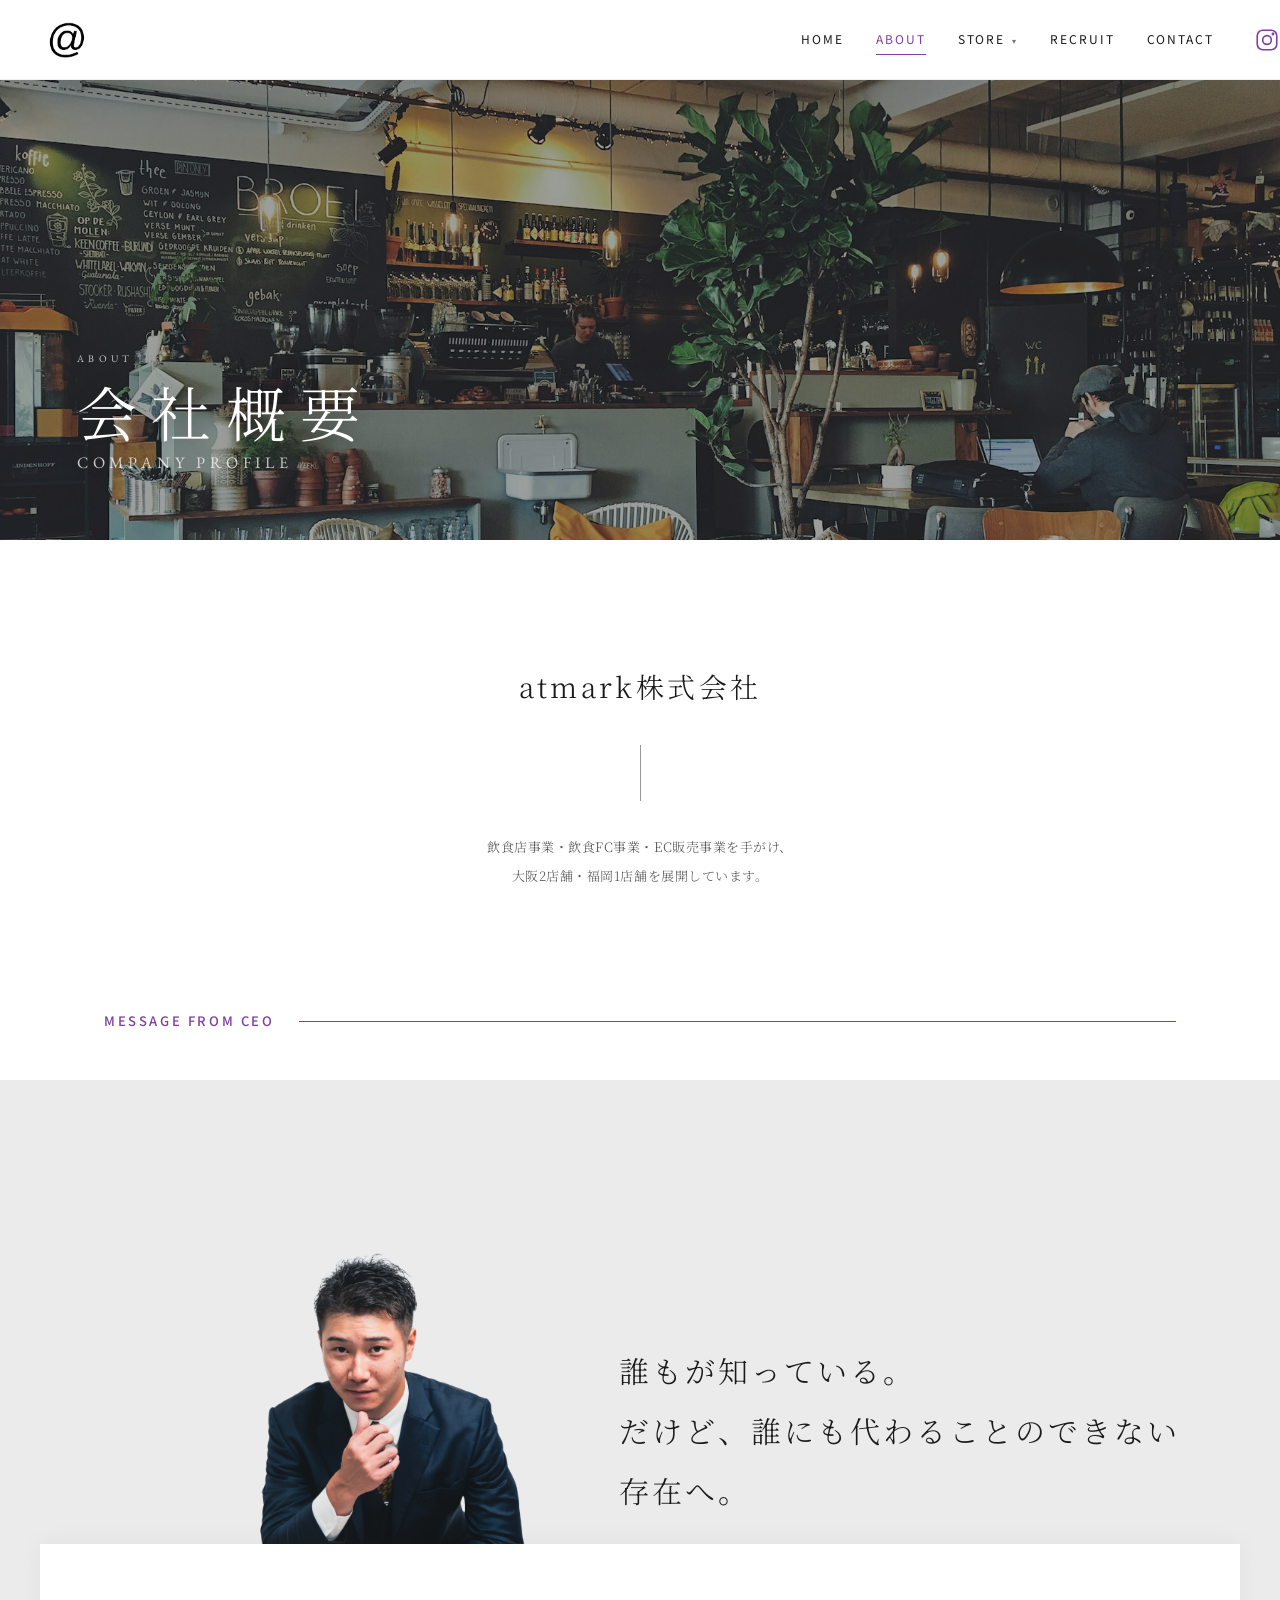
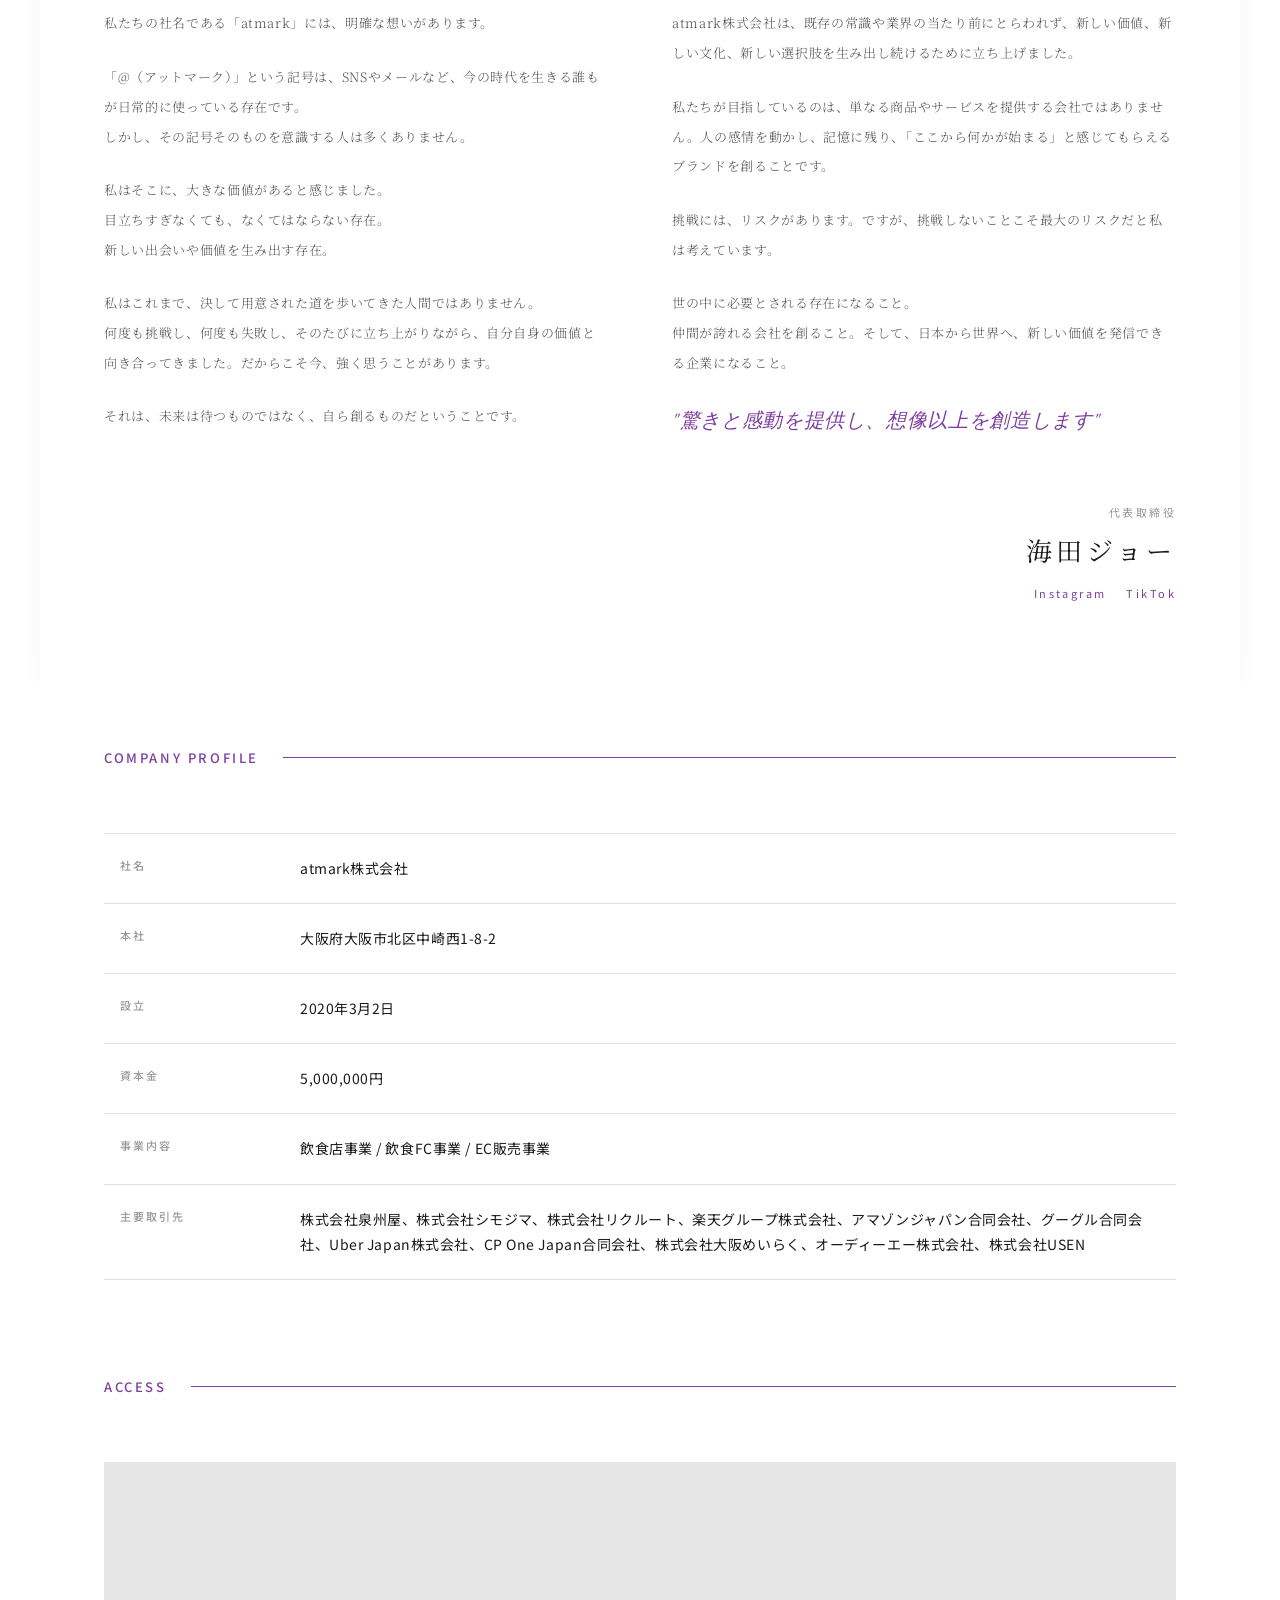
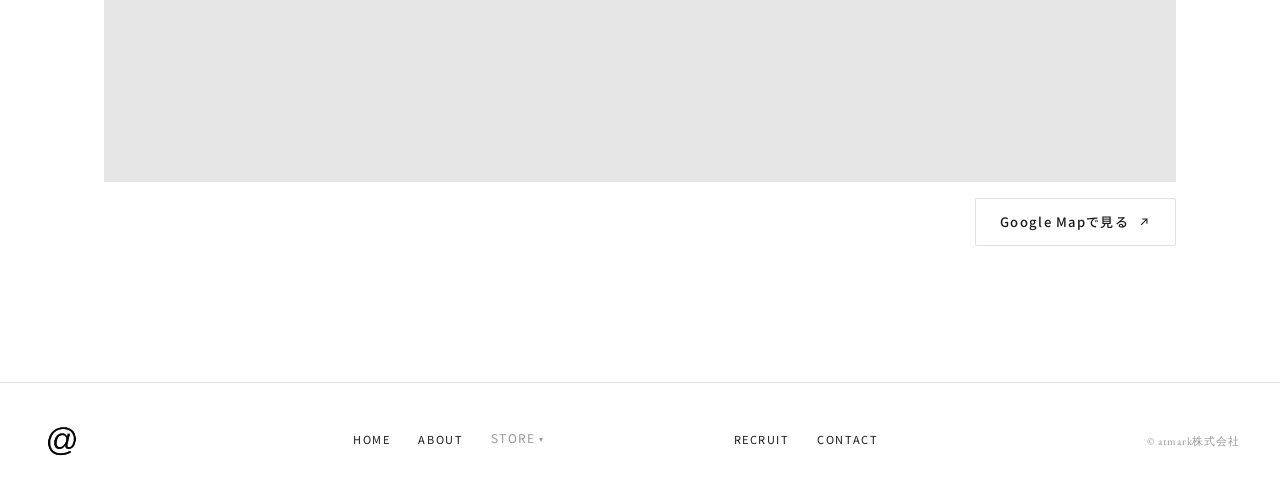
==== commit ba1e1e5a: "フッターナビのSTOREアコーディオンを全ページに追加 全ページのフッターにSTOREアコーディオンを実装し、 スマホ表示で店舗選択できるように統一した。  Co-Authored-By: Claud" ====
--- a/about/index.html
+++ b/about/index.html
@@ -223,7 +223,14 @@
         <ul>
           <li><a href="../index.html">HOME</a></li>
           <li><a href="../about/index.html">ABOUT</a></li>
-          <li><a href="../store/namba/index.html">STORE</a></li>
+          <li class="footer__nav-item--store">
+            <button class="footer__store-btn">STORE <span class="footer__store-caret">▾</span></button>
+            <ul class="footer__store-sub">
+              <li><a href="../store/namba/index.html">難波本店</a></li>
+              <li><a href="../store/nakazakicho/index.html">中崎町店</a></li>
+              <li><a href="../store/fukuoka/index.html">福岡店</a></li>
+            </ul>
+          </li>
           <li><a href="../recruit/index.html">RECRUIT</a></li>
           <li><a href="../contact/index.html">CONTACT</a></li>
         </ul>
--- a/css/style.css
+++ b/css/style.css
@@ -1627,3 +1627,45 @@
 .nav__drawer-sub li a:hover {
   opacity: 0.6;
 }
+
+/* ---- フッター STORE アコーディオン ---- */
+.footer__nav-item--store { position: relative; }
+.footer__store-btn {
+  background: none;
+  border: none;
+  color: var(--text-light, #999);
+  font: inherit;
+  font-size: 0.75rem;
+  letter-spacing: 0.1em;
+  padding: 0;
+  cursor: pointer;
+  display: flex;
+  align-items: center;
+  gap: 4px;
+  transition: color 0.15s;
+}
+.footer__store-btn:hover { color: var(--text); }
+.footer__store-caret {
+  font-size: 0.7em;
+  transition: transform 0.2s;
+}
+.footer__store-sub {
+  list-style: none;
+  margin: 6px 0 0;
+  padding: 0;
+  max-height: 0;
+  overflow: hidden;
+  transition: max-height 0.3s ease;
+}
+.footer__store-sub.is-open {
+  max-height: 120px;
+}
+.footer__store-sub li a {
+  display: block;
+  padding: 3px 0 3px 10px;
+  font-size: 0.7rem;
+  color: var(--text-light, #999);
+  text-decoration: none;
+  letter-spacing: 0.06em;
+}
+.footer__store-sub li a:hover { color: var(--text); }
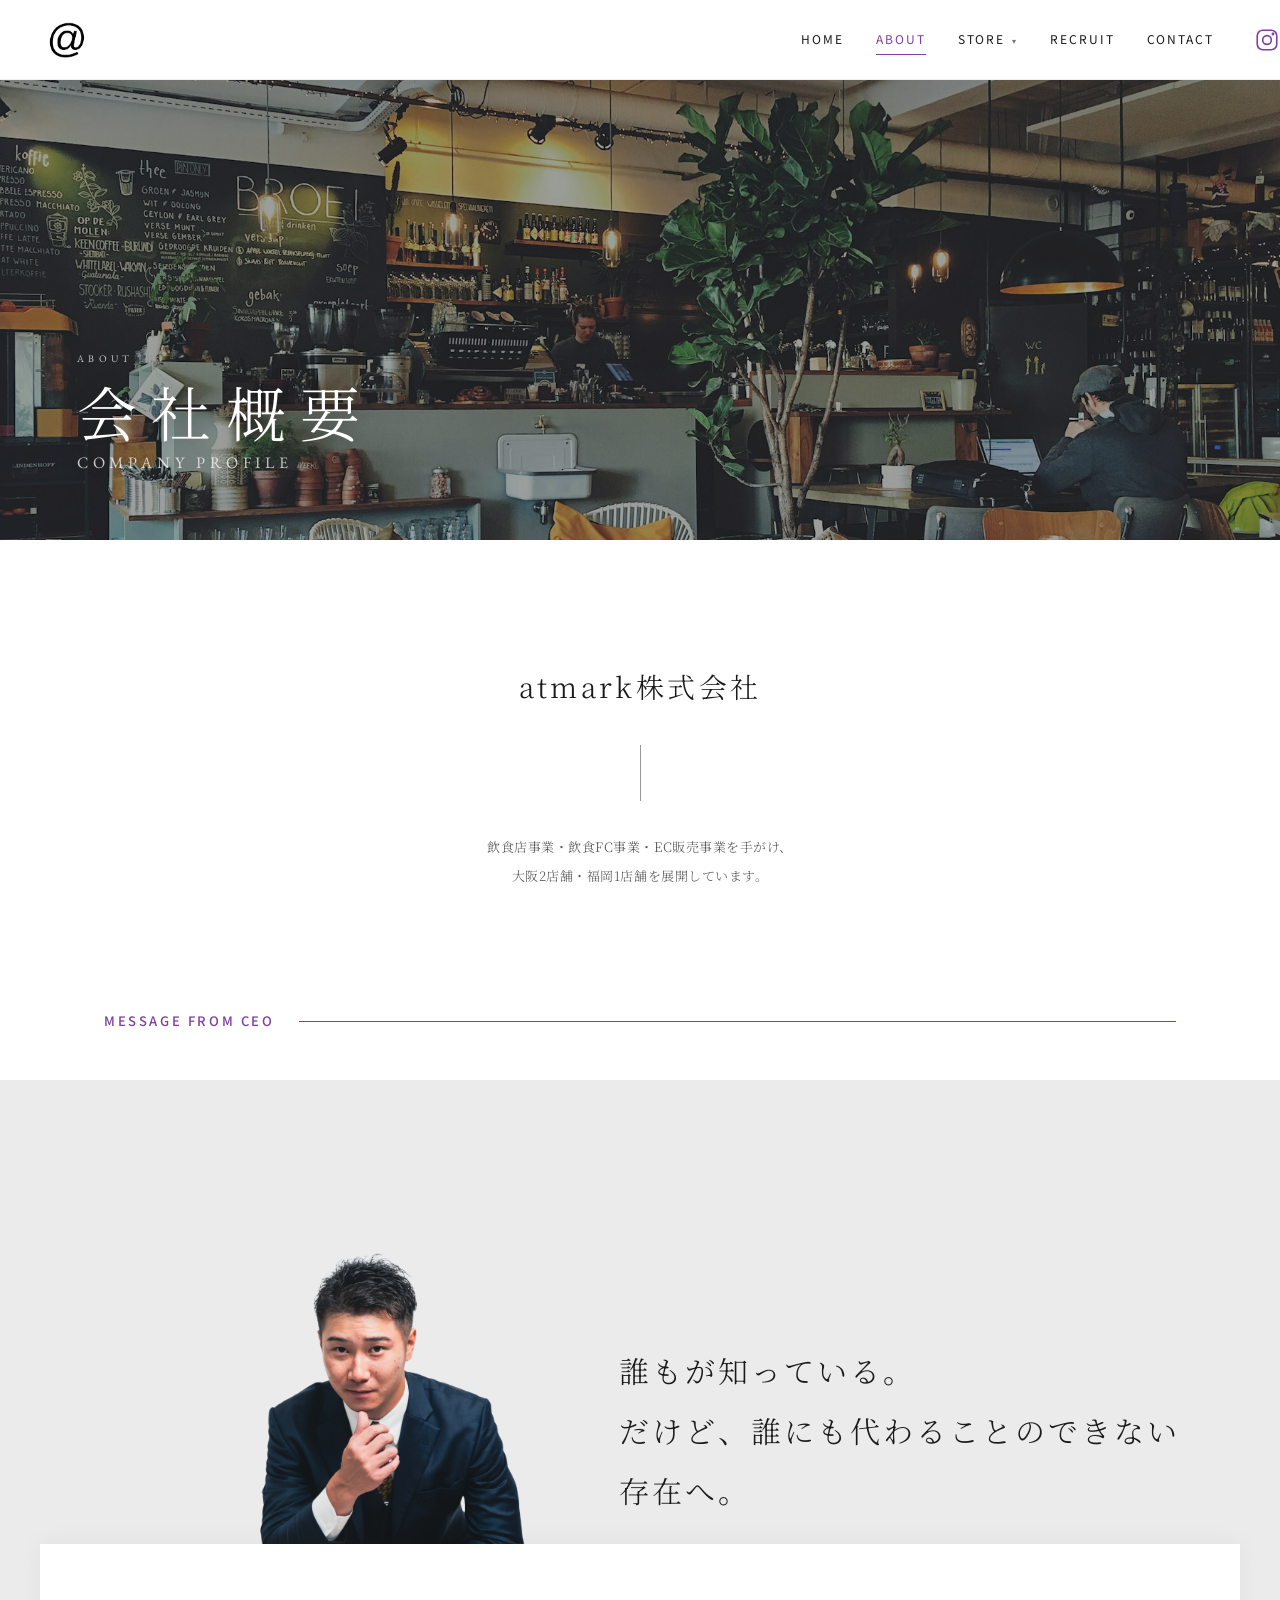
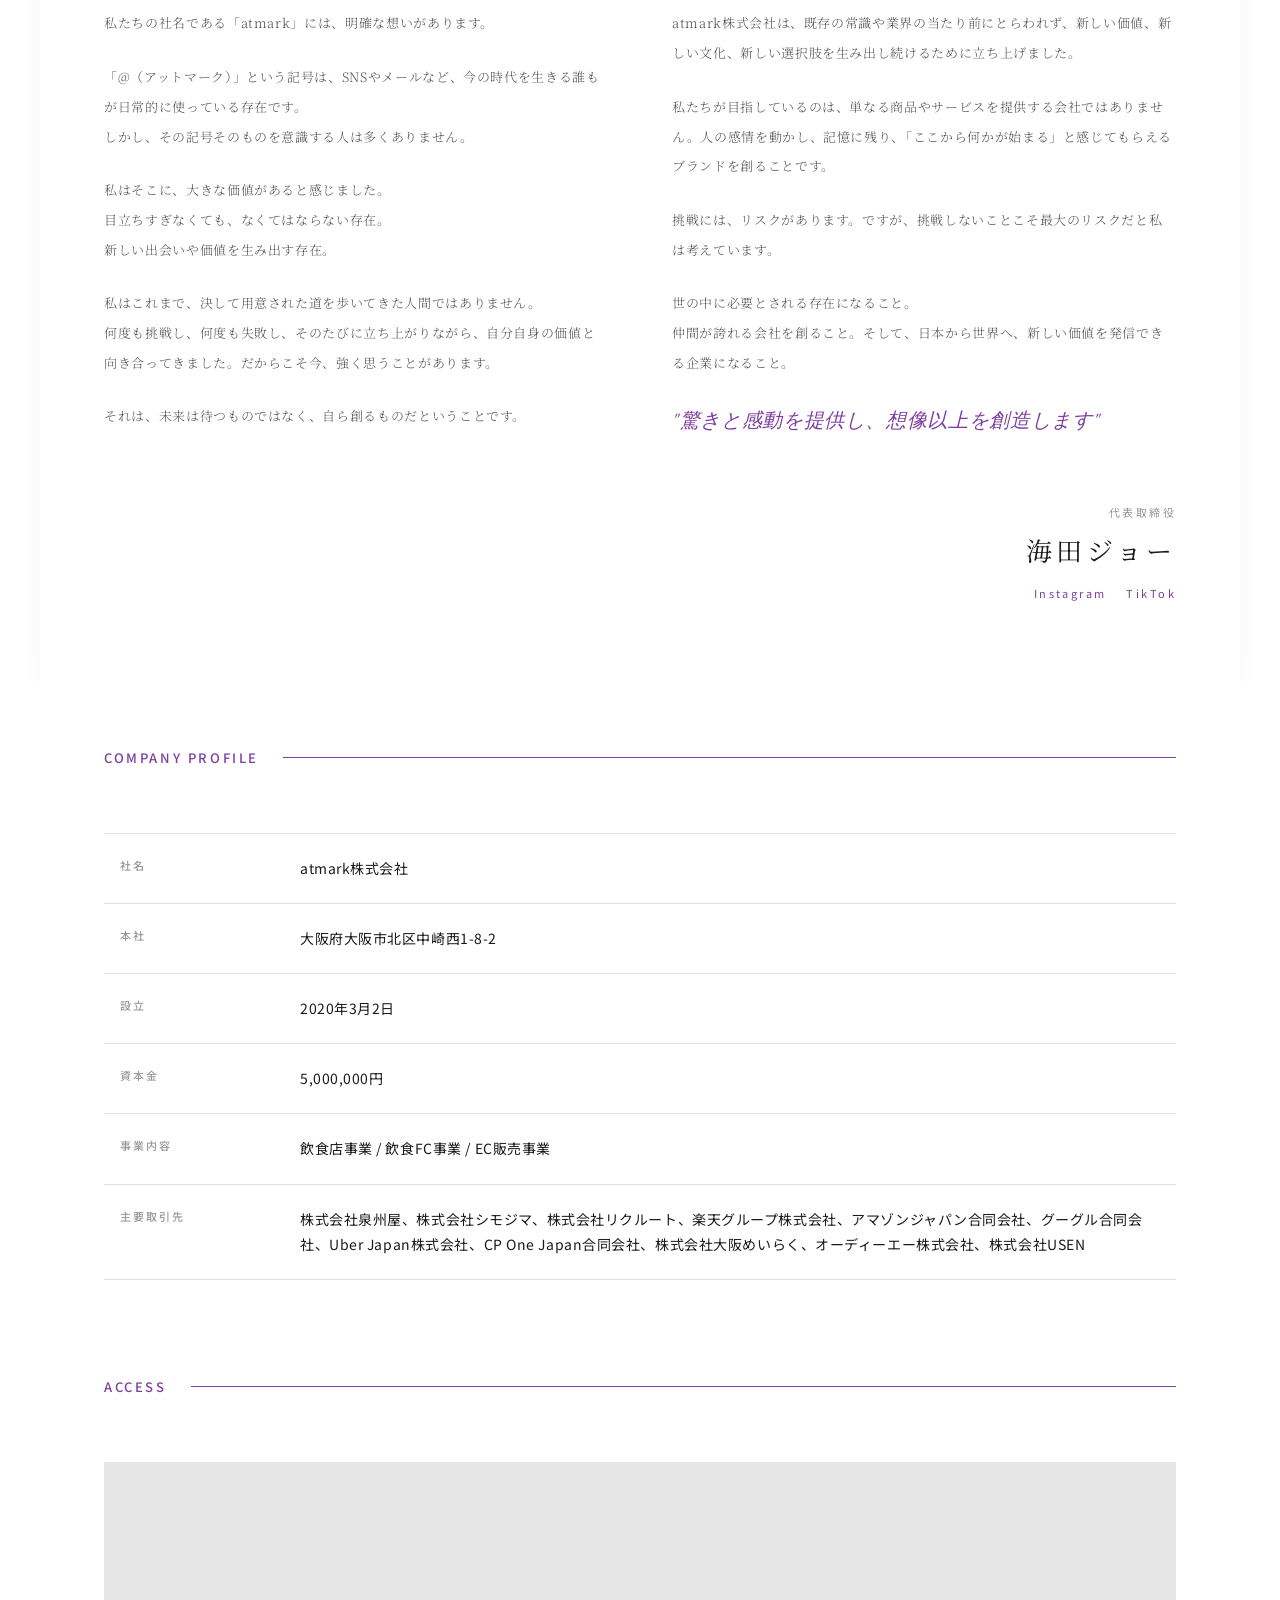
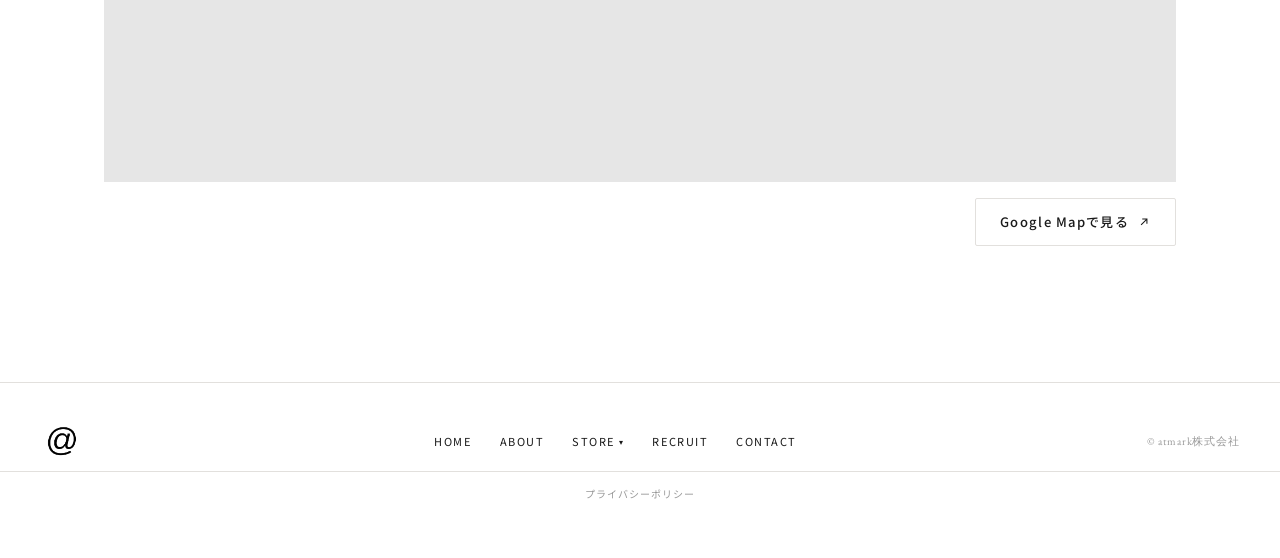
==== commit 3bc5c96c: "プライバシーポリシーリンクを全ページフッターとボタン下に追加 ・全ページのフッター下部にプライバシーポリシーリンクを追加 ・recruit/contact ページのボタン下に小さめのリンクを追加 ・対" ====
--- a/about/index.html
+++ b/about/index.html
@@ -237,6 +237,7 @@
       </nav>
       <p class="footer__copy">© atmark株式会社</p>
     </div>
+    <div class="footer__bottom"><a href="../privacy/index.html" class="footer__privacy-link">プライバシーポリシー</a></div>
   </footer>
 
   <script src="../js/nav.js"></script>
--- a/css/style.css
+++ b/css/style.css
@@ -269,6 +269,30 @@
   transition: color 0.2s;
 }
 .footer__nav a:hover { color: var(--accent); }
+.footer__bottom {
+  text-align: center;
+  padding: 10px 0 14px;
+  border-top: 1px solid var(--border);
+  margin-top: 12px;
+}
+.footer__privacy-link {
+  font-size: 10px;
+  letter-spacing: 0.1em;
+  color: var(--text-mute, #888);
+  text-decoration: none;
+  transition: color 0.2s;
+}
+.footer__privacy-link:hover { color: var(--text); }
+.cta-privacy {
+  display: block;
+  margin-top: 16px;
+  font-size: 11px;
+  letter-spacing: 0.08em;
+  color: var(--text-mute, #888);
+  text-decoration: none;
+  transition: color 0.2s;
+}
+.cta-privacy:hover { color: var(--text); }
 .footer__copy {
   margin: 0;
   font-size: 11px;
@@ -854,6 +878,7 @@
 .store-ig {
   padding: var(--sp-s) 0 var(--sp-m);
   text-align: center;
+  margin-top: -100px;
 }
 .store-ig a {
   display: inline-flex;
@@ -1030,6 +1055,68 @@
 /* ---------------------------------------------------------
    15. RECRUIT
    --------------------------------------------------------- */
+/* ---- Privacy Policy ---- */
+.privacy-content {
+  padding: var(--sp-m) 0 var(--sp-xl);
+}
+.privacy-body {
+  max-width: 720px;
+  margin: 0 auto;
+}
+.privacy-intro {
+  margin-bottom: var(--sp-m);
+  line-height: 1.9;
+  font-size: 0.9rem;
+  color: var(--text);
+}
+.privacy-section {
+  margin-bottom: var(--sp-m);
+  padding-bottom: var(--sp-m);
+  border-bottom: 1px solid var(--border);
+}
+.privacy-section:last-of-type {
+  border-bottom: none;
+}
+.privacy-section__title {
+  font-size: 0.85rem;
+  font-weight: 500;
+  letter-spacing: 0.06em;
+  margin-bottom: 12px;
+  color: var(--text);
+}
+.privacy-section p {
+  font-size: 0.85rem;
+  line-height: 1.9;
+  color: var(--text);
+  margin-bottom: 8px;
+}
+.privacy-section ul {
+  margin: 8px 0 0 1.2em;
+  padding: 0;
+}
+.privacy-section ul li {
+  font-size: 0.85rem;
+  line-height: 1.9;
+  color: var(--text);
+}
+.privacy-address {
+  font-style: normal;
+  margin-top: 12px;
+}
+.privacy-address p {
+  margin-bottom: 4px;
+}
+.privacy-address a {
+  color: var(--text);
+  text-decoration: underline;
+}
+.privacy-date {
+  margin-top: var(--sp-m);
+  font-size: 0.8rem;
+  color: var(--text-mute, #888);
+  text-align: right;
+}
+
 .recruit-content {
   padding: 0 0 var(--sp-l);
   background: var(--surface);
@@ -1512,8 +1599,8 @@
   /* Gallery */
   .gallery__grid { grid-template-columns: 1fr; }
 
-  /* Footer nav */
-  .footer__nav ul { gap: 16px; }
+  /* Footer nav — 3+2 layout */
+  .footer__nav ul { gap: 14px 20px; flex-wrap: wrap; max-width: 230px; }
 
   /* Tables */
   .corp-table th, .recruit-table th {
@@ -1633,39 +1720,49 @@
 .footer__store-btn {
   background: none;
   border: none;
-  color: var(--text-light, #999);
+  color: inherit;
   font: inherit;
-  font-size: 0.75rem;
-  letter-spacing: 0.1em;
+  font-size: 11px;
+  letter-spacing: 0.14em;
   padding: 0;
   cursor: pointer;
-  display: flex;
+  display: inline-flex;
   align-items: center;
   gap: 4px;
-  transition: color 0.15s;
-}
-.footer__store-btn:hover { color: var(--text); }
+  transition: color 0.2s;
+}
+.footer__store-btn:hover { color: var(--accent); }
 .footer__store-caret {
   font-size: 0.7em;
   transition: transform 0.2s;
 }
 .footer__store-sub {
+  position: absolute;
+  bottom: calc(100% + 8px);
+  left: 50%;
+  transform: translateX(-50%);
   list-style: none;
-  margin: 6px 0 0;
+  margin: 0;
   padding: 0;
+  background: #fff;
+  border: none;
+  white-space: nowrap;
   max-height: 0;
   overflow: hidden;
   transition: max-height 0.3s ease;
+  z-index: 10;
 }
 .footer__store-sub.is-open {
   max-height: 120px;
+  padding: 8px 12px;
+  border: 1px solid var(--border);
 }
 .footer__store-sub li a {
   display: block;
-  padding: 3px 0 3px 10px;
-  font-size: 0.7rem;
-  color: var(--text-light, #999);
+  padding: 4px 0;
+  font-size: 11px;
+  color: var(--text-mute, #888);
   text-decoration: none;
-  letter-spacing: 0.06em;
-}
-.footer__store-sub li a:hover { color: var(--text); }
+  letter-spacing: 0.08em;
+}
+.footer__store-sub li a:hover { color: var(--accent); }
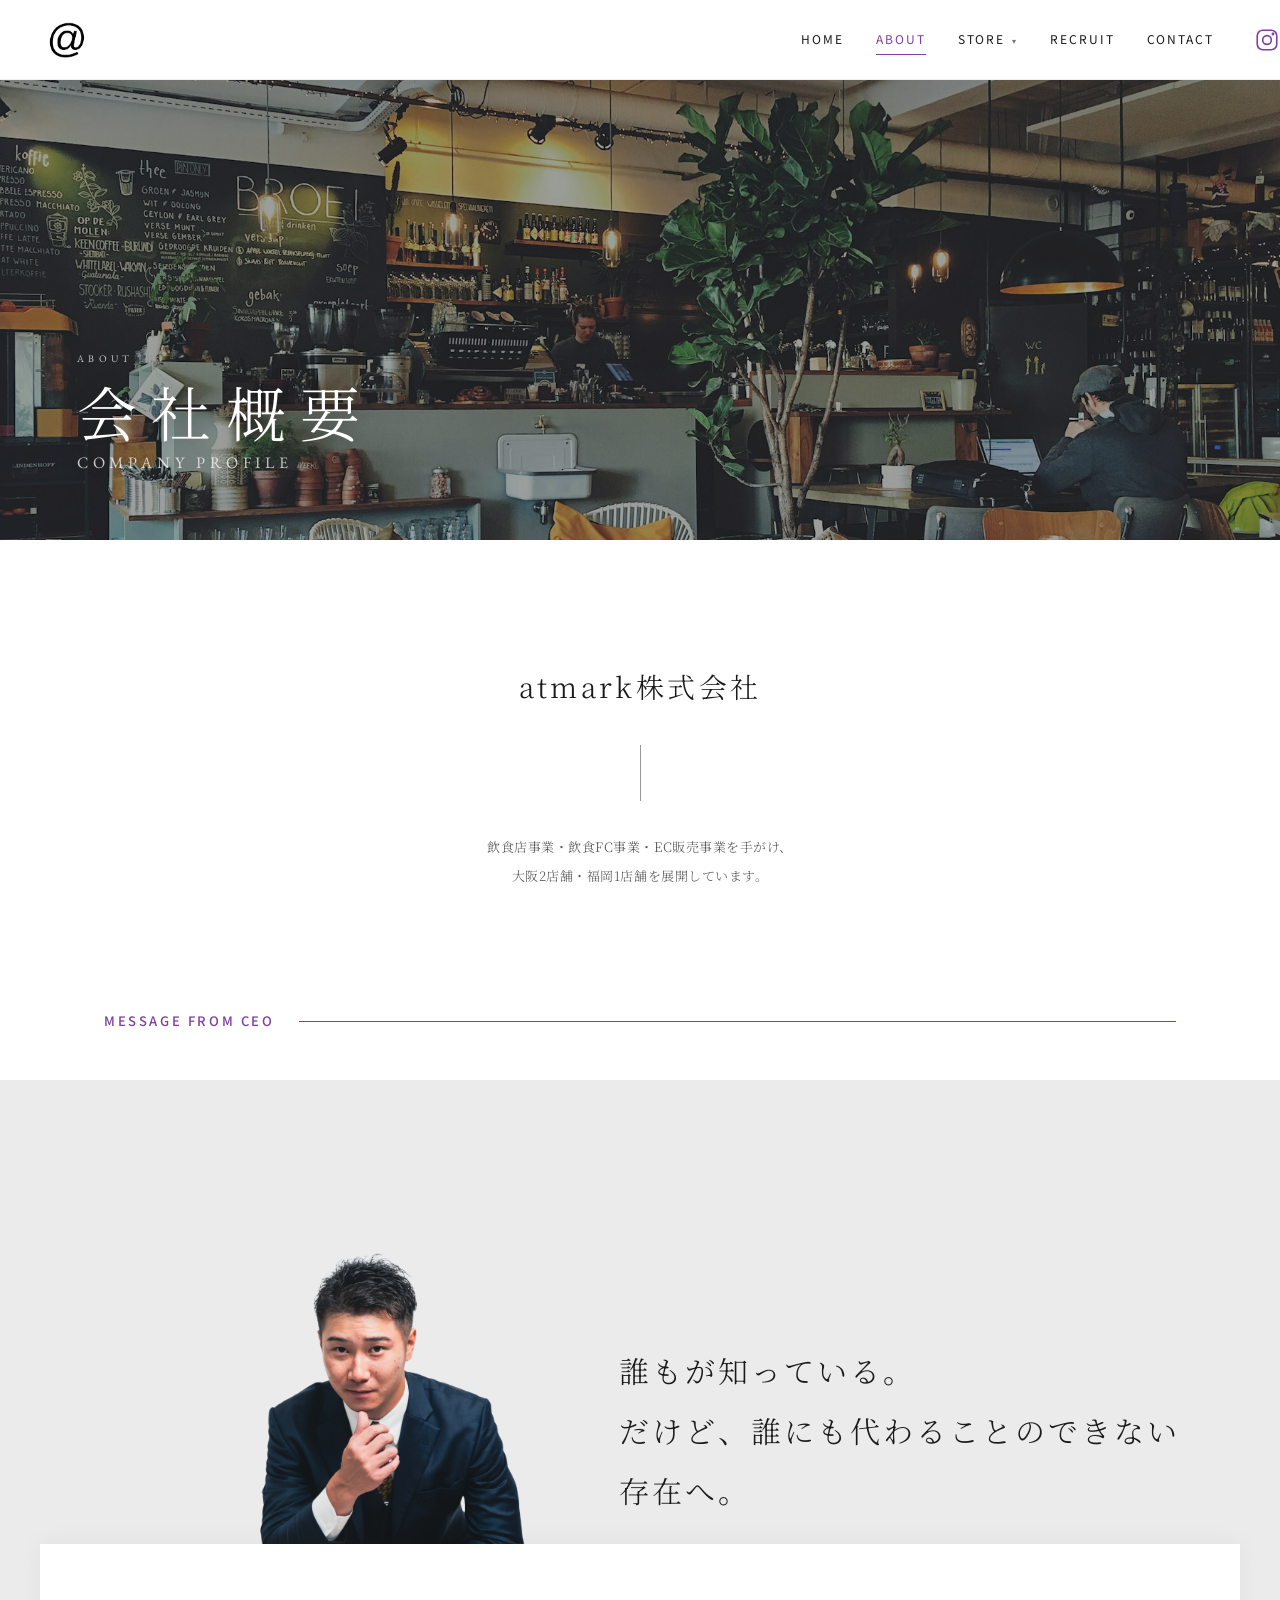
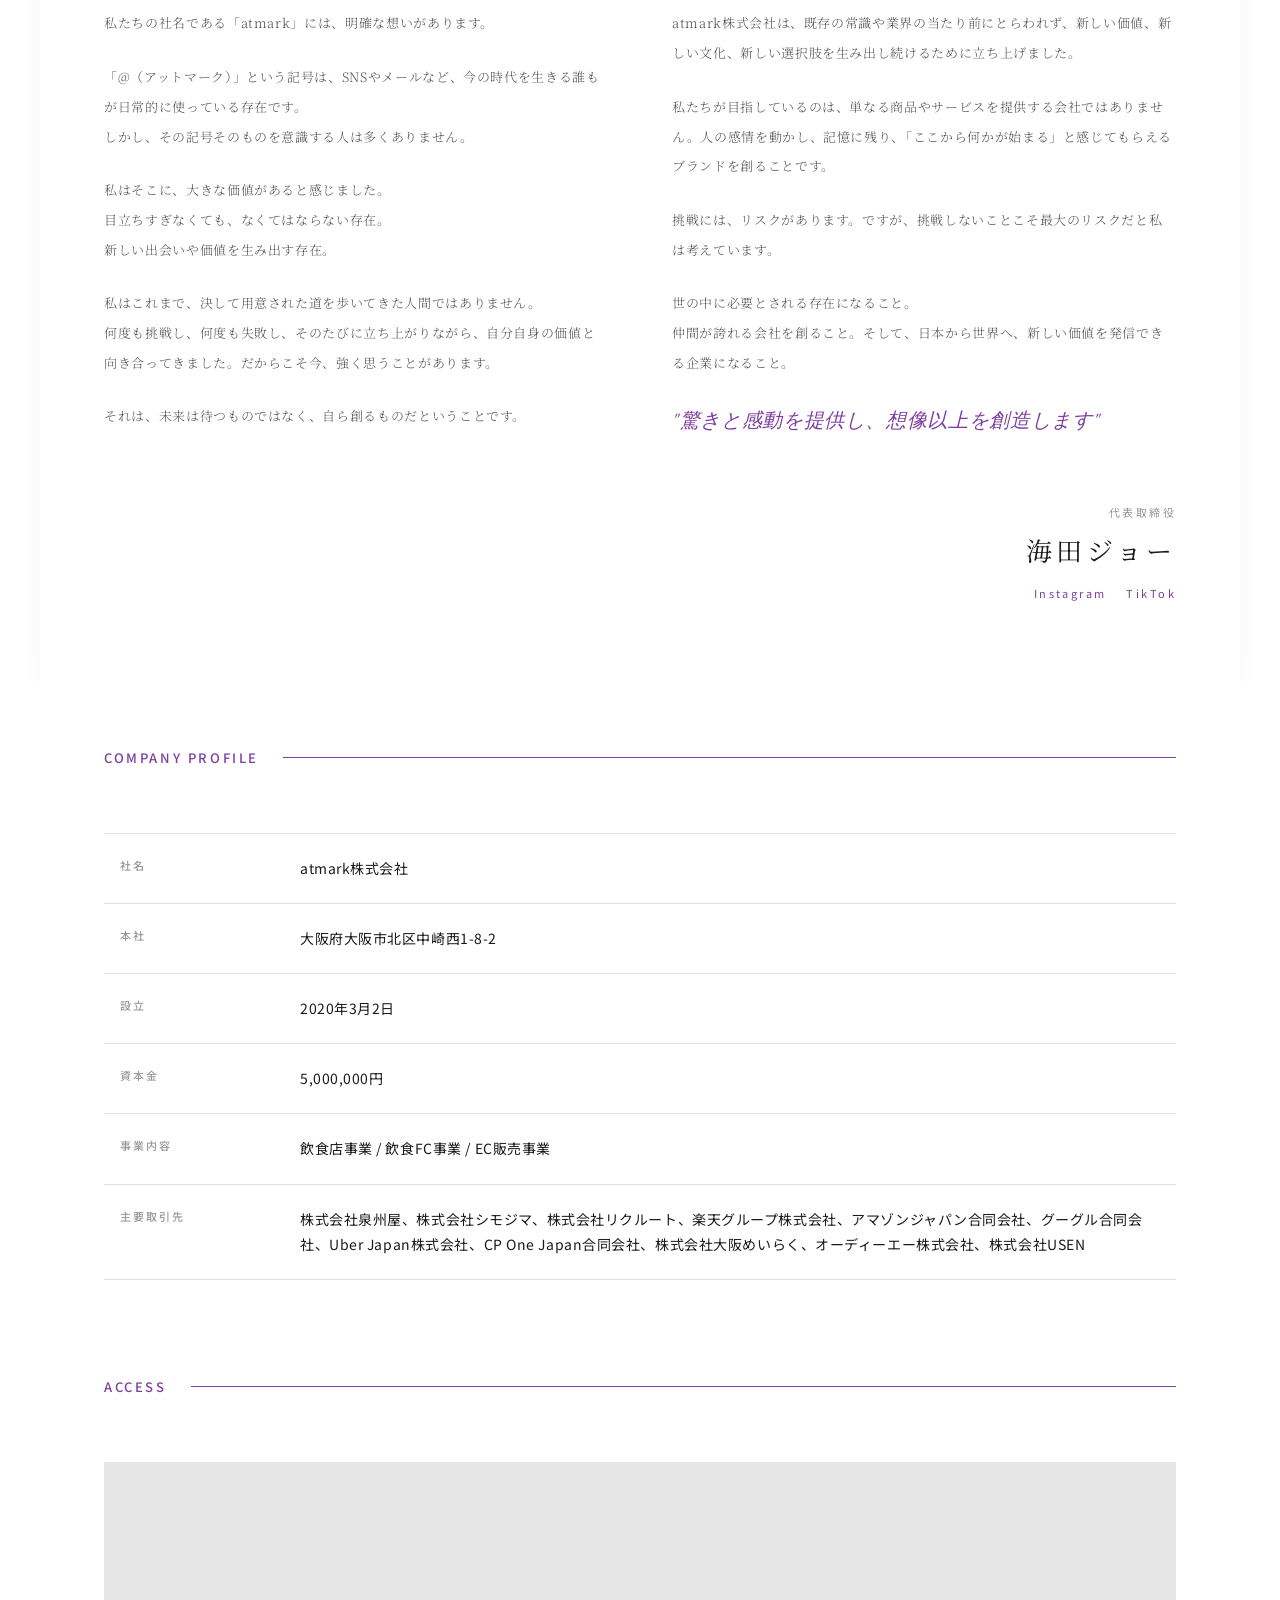
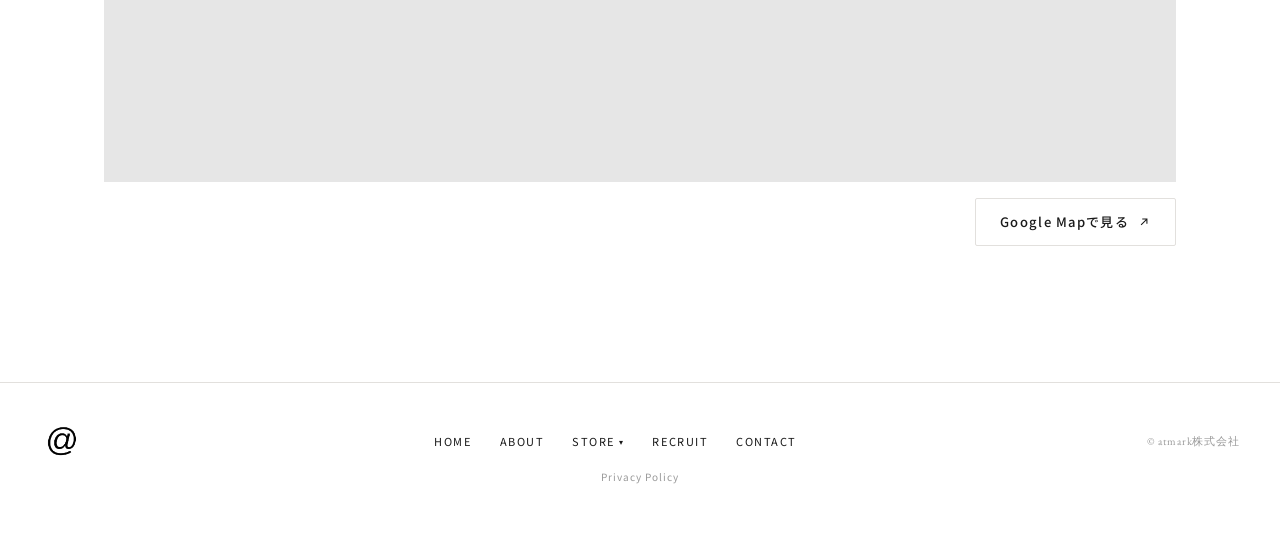
==== commit cad5910c: "プライバシーポリシーを英語表記に変更＋フッターの区切り線を削除 全ページのリンクテキスト・ページタイトルを「Privacy Policy」に統一。 フッター下部の border-top を削除。  C" ====
--- a/about/index.html
+++ b/about/index.html
@@ -237,7 +237,7 @@
       </nav>
       <p class="footer__copy">© atmark株式会社</p>
     </div>
-    <div class="footer__bottom"><a href="../privacy/index.html" class="footer__privacy-link">プライバシーポリシー</a></div>
+    <div class="footer__bottom"><a href="../privacy/index.html" class="footer__privacy-link">Privacy Policy</a></div>
   </footer>
 
   <script src="../js/nav.js"></script>
--- a/css/style.css
+++ b/css/style.css
@@ -271,9 +271,7 @@
 .footer__nav a:hover { color: var(--accent); }
 .footer__bottom {
   text-align: center;
-  padding: 10px 0 14px;
-  border-top: 1px solid var(--border);
-  margin-top: 12px;
+  padding: 6px 0 14px;
 }
 .footer__privacy-link {
   font-size: 10px;
@@ -282,7 +280,7 @@
   text-decoration: none;
   transition: color 0.2s;
 }
-.footer__privacy-link:hover { color: var(--text); }
+.footer__privacy-link:hover { color: #7c5cbf; }
 .cta-privacy {
   display: block;
   margin-top: 16px;
@@ -292,7 +290,7 @@
   text-decoration: none;
   transition: color 0.2s;
 }
-.cta-privacy:hover { color: var(--text); }
+.cta-privacy:hover { color: #7c5cbf; }
 .footer__copy {
   margin: 0;
   font-size: 11px;
